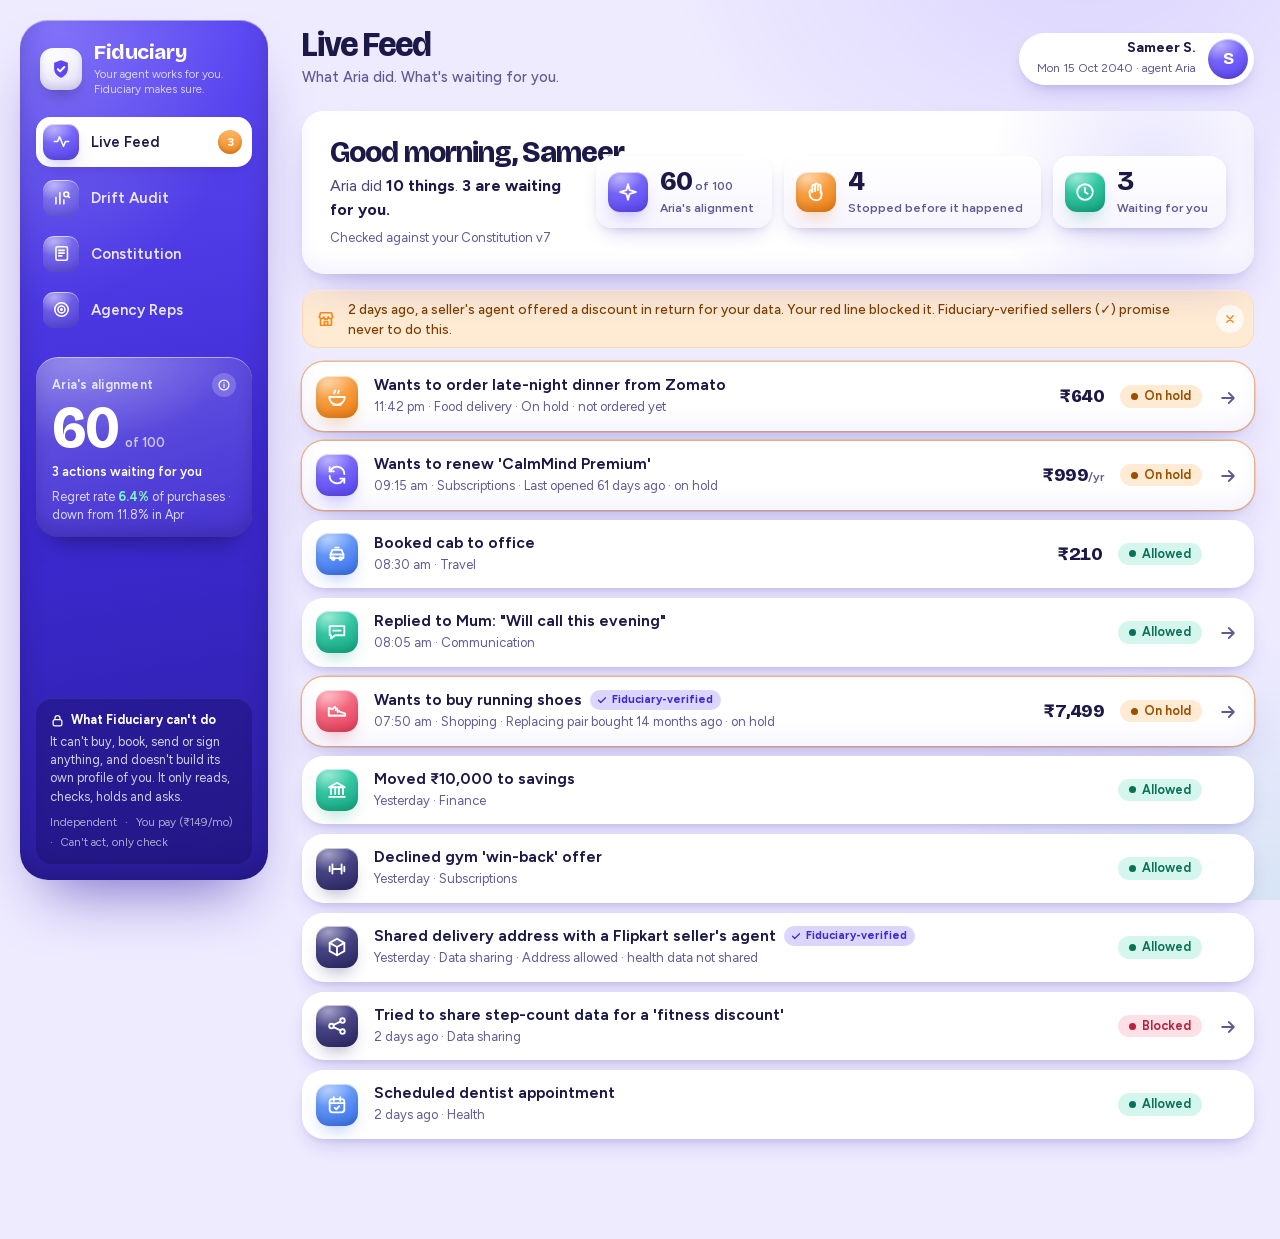
==== app/index.html @ 280a47a8 "Add Fiduciary website and live prototype Landing page at / and the interactive single-file prototype" ====
<!DOCTYPE html>
<html lang="en">
<head>
<meta charset="utf-8">
<meta name="viewport" content="width=device-width, initial-scale=1">
<title>Fiduciary — Your agent works for you. Fiduciary makes sure.</title>
<style>
@font-face{font-family:'Bricolage Grotesque';font-style:normal;font-weight:500 800;font-display:swap;src:url([data-uri]) format('woff2');unicode-range:U+0000-00FF, U+0131, U+0152-0153, U+02BB-02BC, U+02C6, U+02DA, U+02DC, U+0304, U+0308, U+0329, U+2000-206F, U+20AC, U+2122, U+2191, U+2193, U+2212, U+2215, U+FEFF, U+FFFD}
@font-face{font-family:'Bricolage Grotesque';font-style:normal;font-weight:500 800;font-display:swap;src:url([data-uri]) format('woff2');unicode-range:U+20B9}
@font-face{font-family:'Figtree';font-style:normal;font-weight:400 700;font-display:swap;src:url([data-uri]) format('woff2');unicode-range:U+0000-00FF, U+0131, U+0152-0153, U+02BB-02BC, U+02C6, U+02DA, U+02DC, U+0304, U+0308, U+0329, U+2000-206F, U+20AC, U+2122, U+2191, U+2193, U+2212, U+2215, U+FEFF, U+FFFD}
@font-face{font-family:'Figtree';font-style:normal;font-weight:400 700;font-display:swap;src:url([data-uri]) format('woff2');unicode-range:U+20B9}

/* Fiduciary design system — shared by the prototype (app) and the website.
   Look: soft clay 3D on a lavender canvas. Violet = Fiduciary, mint = aligned,
   apricot = on hold, coral = blocked, sky = approved by you.
   Fonts: 'Bricolage Grotesque' (display, numbers) + 'Figtree' (text). Load via
   fonts-embedded.css (offline single file) or fonts-files.css (website). */

:root{
  /* canvas + surfaces */
  --canvas:#EEEAFF;        /* lavender page */
  --canvas-deep:#E2DCFF;   /* section bands, tracks */
  --surface:#FFFFFF;
  --surface-tint:#F7F5FF;
  --line:#E4E0F8;

  /* ink */
  --ink:#1C1847;           /* headings, primary text */
  --ink-2:#4A4680;         /* body text */
  --muted:#5F5B92;         /* captions, meta */

  /* brand + states */
  --violet:#5B47F5;  --violet-deep:#3D2AD3; --violet-soft:#DCD6FF; --violet-glow:rgba(91,71,245,.35);
  --mint:#18B894;    --mint-soft:#D5F6EC;
  --apricot:#F28A1E; --apricot-soft:#FFEAD3;
  --coral:#EE4B66;   --coral-soft:#FFE0E6;
  --sky:#3F7CF2;     --sky-soft:#DDE8FF;
  --sun:#FFC83D;

  /* clay surfaces: top highlight, soft inner shade, coloured drop shadow */
  --clay:
    inset 0 1px 0 rgba(255,255,255,.95),
    inset 0 -10px 18px rgba(91,71,245,.06),
    0 22px 44px -18px rgba(58,40,170,.30),
    0 6px 14px -6px rgba(58,40,170,.16);
  --clay-sm:
    inset 0 1px 0 rgba(255,255,255,.9),
    0 10px 22px -10px rgba(58,40,170,.30),
    0 3px 8px -4px rgba(58,40,170,.16);
  --clay-press: inset 0 3px 8px rgba(40,20,140,.25);

  --r-xl:28px; --r-lg:22px; --r-md:16px; --r-sm:12px; --r-pill:999px;

  --f-display:'Bricolage Grotesque', ui-rounded, 'SF Pro Rounded', system-ui, sans-serif;
  --f-text:'Figtree', system-ui, -apple-system, 'Segoe UI', sans-serif;
}

/* ---------- type ---------- */
.display{font-family:var(--f-display);font-weight:760;letter-spacing:-.03em;line-height:.98;color:var(--ink);font-variation-settings:'opsz' 96}
.h2{font-family:var(--f-display);font-weight:750;letter-spacing:-.03em;line-height:1.04;color:var(--ink);font-variation-settings:'opsz' 72}
.h3{font-family:var(--f-display);font-weight:700;letter-spacing:-.015em;line-height:1.15;color:var(--ink);font-variation-settings:'opsz' 24}
.num{font-family:var(--f-display);font-weight:750;letter-spacing:-.03em;font-variant-numeric:tabular-nums;font-variation-settings:'opsz' 48}
.eyebrow{font-family:var(--f-text);font-weight:650;font-size:13px;letter-spacing:.02em;color:var(--violet)}
.lede{font-family:var(--f-text);font-size:19px;line-height:1.5;color:var(--ink-2)}
.meta{font-family:var(--f-text);font-size:13px;color:var(--muted)}

/* ---------- clay card ---------- */
.clay{background:var(--surface);border-radius:var(--r-lg);box-shadow:var(--clay)}
.clay-tint{background:linear-gradient(180deg,#FFFFFF, var(--surface-tint));border-radius:var(--r-lg);box-shadow:var(--clay)}

/* ---------- buttons ---------- */
.btn{display:inline-flex;align-items:center;gap:8px;border:0;border-radius:var(--r-pill);font:600 15px/1 var(--f-text);padding:13px 20px;cursor:pointer;text-decoration:none;transition:transform .15s ease, box-shadow .15s ease, background .15s ease}
.btn:active{transform:translateY(1px)}
.btn:focus-visible{outline:3px solid var(--violet-soft);outline-offset:2px}
.btn-primary{color:#fff;background:linear-gradient(180deg,#7563FF 0%,var(--violet) 55%,var(--violet-deep) 100%);
  box-shadow:inset 0 1px 0 rgba(255,255,255,.45), inset 0 -3px 6px rgba(30,10,140,.35), 0 12px 24px -10px var(--violet-glow)}
.btn-primary:hover{box-shadow:inset 0 1px 0 rgba(255,255,255,.45), inset 0 -3px 6px rgba(30,10,140,.35), 0 16px 30px -10px var(--violet-glow)}
.btn-soft{color:var(--violet-deep);background:#fff;box-shadow:var(--clay-sm)}
.btn-danger{color:#fff;background:linear-gradient(180deg,#FF6A82,var(--coral));box-shadow:inset 0 1px 0 rgba(255,255,255,.4), 0 10px 20px -10px rgba(238,75,102,.6)}
.btn-ghost{color:var(--ink-2);background:transparent}
.btn-sm{padding:9px 14px;font-size:13.5px}

/* ---------- status pills ---------- */
.pill{display:inline-flex;align-items:center;gap:6px;border-radius:var(--r-pill);padding:5px 11px;font:650 12.5px/1 var(--f-text);white-space:nowrap}
.pill::before{content:"";width:7px;height:7px;border-radius:50%;background:currentColor}
.pill-aligned{color:#0A7158;background:var(--mint-soft)}
.pill-held{color:#9A4F00;background:var(--apricot-soft)}
.pill-blocked{color:#B8213D;background:var(--coral-soft)}
.pill-approved{color:#2558C4;background:var(--sky-soft)}
.pill-later{color:var(--ink-2);background:var(--canvas-deep)}

/* ---------- clay icon tile (white glyph on a glossy colour block) ---------- */
.tile{--a:#7A68FF;--b:#5B47F5;--s:rgba(91,71,245,.45);
  width:42px;height:42px;flex:0 0 42px;border-radius:13px;display:grid;place-items:center;color:#fff;
  background:radial-gradient(120% 90% at 30% 15%,rgba(255,255,255,.45),rgba(255,255,255,0) 45%),linear-gradient(160deg,var(--a),var(--b));
  box-shadow:inset 0 1px 0 rgba(255,255,255,.6), inset 0 -4px 8px rgba(0,0,0,.14), 0 10px 18px -8px var(--s)}
.tile svg{width:22px;height:22px}
.tile-lg{width:64px;height:64px;flex-basis:64px;border-radius:20px}.tile-lg svg{width:32px;height:32px}
.tile-violet{--a:#8B7BFF;--b:#5B47F5;--s:rgba(91,71,245,.5)}
.tile-mint{--a:#4ADDB9;--b:#15A984;--s:rgba(21,169,132,.45)}
.tile-apricot{--a:#FFB766;--b:#F07F12;--s:rgba(240,127,18,.45)}
.tile-coral{--a:#FF8A9C;--b:#E83E5B;--s:rgba(232,62,91,.45)}
.tile-sky{--a:#7FB0FF;--b:#3A72EE;--s:rgba(58,114,238,.45)}
.tile-sun{--a:#FFD970;--b:#F5B000;--s:rgba(245,176,0,.45)}
.tile-ink{--a:#5E5A9E;--b:#2C2866;--s:rgba(44,40,102,.45)}

/* ---------- toggles ---------- */
.switch{width:46px;height:26px;border-radius:var(--r-pill);border:0;padding:0;position:relative;cursor:pointer;background:#D9D5EE;box-shadow:inset 0 2px 5px rgba(40,20,120,.18);transition:background .2s}
.switch::after{content:"";position:absolute;top:3px;left:3px;width:20px;height:20px;border-radius:50%;background:#fff;box-shadow:0 2px 5px rgba(30,20,90,.3);transition:left .2s}
.switch.on{background:linear-gradient(180deg,#7563FF,var(--violet))}
.switch.on::after{left:23px}
.switch:focus-visible{outline:3px solid var(--violet-soft);outline-offset:2px}

/* ---------- range ---------- */
input[type=range].range{width:100%;accent-color:var(--violet)}

/* ---------- motion ---------- */
@keyframes float{0%,100%{transform:translateY(0)}50%{transform:translateY(-8px)}}
@keyframes rise{from{opacity:0;transform:translateY(14px)}to{opacity:1;transform:none}}
@media (prefers-reduced-motion:reduce){*,*::before,*::after{animation:none!important;transition:none!important}}


/* ======================= app layer (built on the Fiduciary system) ======================= */
*{box-sizing:border-box}
html,body{margin:0;min-height:100%}
body{font-family:var(--f-text);background:var(--canvas);color:var(--ink-2);font-size:15px;line-height:1.5;-webkit-font-smoothing:antialiased;position:relative}
body::before{content:"";position:fixed;inset:0;pointer-events:none;z-index:0;
  background:radial-gradient(600px 400px at 85% -5%,rgba(91,71,245,.12),transparent 70%),radial-gradient(520px 380px at 100% 100%,rgba(24,184,148,.10),transparent 70%)}
button{font:inherit;cursor:pointer;color:inherit}
button:focus-visible,input:focus-visible,summary:focus-visible{outline:3px solid var(--violet);outline-offset:3px}
.ic{width:20px;height:20px;flex:none;display:inline-block;vertical-align:middle}
b,strong{font-weight:700}
.app{display:flex;gap:28px;padding:20px;min-height:100vh;max-width:1500px;margin:0 auto;position:relative;z-index:1}

/* ---------- sidebar ---------- */
.side{width:248px;flex:0 0 248px;position:sticky;top:20px;height:calc(100vh - 40px);border-radius:var(--r-xl);
  background:radial-gradient(140% 60% at 15% 0%,rgba(255,255,255,.22),transparent 55%),linear-gradient(170deg,#5F4CF7 0%,#3D2AD3 55%,#2B1D9F 100%);
  box-shadow:inset 0 1px 0 rgba(255,255,255,.4),inset 0 -12px 24px rgba(0,0,0,.18),0 34px 60px -26px rgba(40,20,160,.6);
  color:#fff;display:flex;flex-direction:column;padding:20px 16px 16px;overflow:auto}
.brand{display:flex;align-items:center;gap:12px;margin:2px 4px 20px}
.brand .logo{--a:#FFFFFF;--b:#E6E1FF;--s:rgba(0,0,0,.35);color:var(--violet);--logo-check:#fff}
.brand .name{font-family:var(--f-display);font-weight:760;font-size:21px;letter-spacing:-.02em;line-height:1}
.brand .tagline{font-size:11.5px;color:rgba(255,255,255,.72);margin-top:4px;line-height:1.3}
.nav{display:flex;flex-direction:column;gap:6px}
.nav button{display:flex;align-items:center;gap:12px;background:transparent;border:0;color:rgba(255,255,255,.88);padding:7px 10px 7px 7px;border-radius:15px;text-align:left;font-weight:600;font-size:15px;transition:background .15s,color .15s}
.nav button .tile{width:36px;height:36px;flex-basis:36px;border-radius:11px;--a:rgba(255,255,255,.26);--b:rgba(255,255,255,.08);--s:transparent}
.nav button .tile svg{width:19px;height:19px}
.nav button:hover{background:rgba(255,255,255,.12);color:#fff}
.nav button.active{background:#fff;color:var(--ink);box-shadow:var(--clay-sm)}
.nav button.active .tile{--a:#8B7BFF;--b:#5B47F5;--s:rgba(91,71,245,.5)}
.nav button:focus-visible{outline-color:#fff}
.nav .count{margin-left:auto;background:linear-gradient(180deg,#FFB766,var(--apricot));color:#fff;font:700 12px/1 var(--f-text);padding:6px 8px;border-radius:999px;min-width:24px;text-align:center;box-shadow:inset 0 -2px 4px rgba(0,0,0,.18)}
.score{margin:22px 0 0;padding:16px 16px 14px;border-radius:var(--r-lg);position:relative;
  background:radial-gradient(120% 80% at 20% 0%,rgba(255,255,255,.3),rgba(255,255,255,0) 60%),linear-gradient(160deg,rgba(255,255,255,.18),rgba(255,255,255,.06));
  box-shadow:inset 0 1px 0 rgba(255,255,255,.5),inset 0 -8px 16px rgba(0,0,0,.14),0 16px 26px -16px rgba(0,0,0,.5)}
.score .lbl{display:flex;justify-content:space-between;align-items:center;font-size:12.5px;font-weight:650;color:rgba(255,255,255,.82);letter-spacing:.02em}
.score .big{font-size:58px;color:#fff;margin:2px 0 0;line-height:1;display:flex;align-items:baseline;gap:6px;transition:color .3s}
.score .big small{font:600 13px var(--f-text);color:rgba(255,255,255,.7);letter-spacing:0}
.score .big.up{color:#7CF2CF;animation:pop .6s ease}
.score .big.down{color:#FF9DAE;animation:pop .6s ease}
@keyframes pop{0%{transform:scale(1)}35%{transform:scale(1.12)}100%{transform:scale(1)}}
.score .status{font-size:13px;color:#fff;margin-top:6px;font-weight:600;line-height:1.35}
.score .ns{font-size:12.5px;color:rgba(255,255,255,.8);margin-top:8px;line-height:1.4}
.score .ns b{color:#7CF2CF}
.info{width:24px;height:24px;border-radius:50%;background:rgba(255,255,255,.2);color:#fff;border:0;display:grid;place-items:center;padding:0;position:relative}
.info svg{width:14px;height:14px}
.info:focus-visible{outline-color:#fff}
.tip{display:none;position:absolute;right:-4px;top:30px;width:262px;background:#fff;color:var(--ink-2);font-size:12.5px;font-weight:500;padding:12px 14px;border-radius:var(--r-md);box-shadow:var(--clay);z-index:30;text-align:left;line-height:1.45;letter-spacing:0;cursor:default}
.info:hover .tip,.info:focus-visible .tip,.info.open .tip{display:block}
.tip b{color:var(--ink);display:block;margin-bottom:4px}
.tip .meta{display:block;margin-top:6px}
.cant{margin-top:auto;padding:13px 14px;border-radius:var(--r-md);background:rgba(16,8,70,.3);box-shadow:inset 0 1px 0 rgba(255,255,255,.08);font-size:12.5px;line-height:1.45;color:rgba(255,255,255,.8)}
.cant b{display:flex;align-items:center;gap:6px;color:#fff;margin-bottom:4px;font-size:12.5px}
.cant b svg{width:15px;height:15px}
.cant .fine{margin-top:8px;color:rgba(255,255,255,.62);font-size:11.5px;display:flex;flex-wrap:wrap;gap:4px 8px}

/* ---------- main ---------- */
.main{flex:1;min-width:0;max-width:1130px;padding:8px 6px 80px}
.main.rise{animation:rise .32s cubic-bezier(.2,.7,.2,1)}
.topbar{display:flex;justify-content:space-between;align-items:center;gap:20px;margin-bottom:22px}
.topbar h1{font-size:34px;margin:0;display:flex;align-items:center;gap:12px;flex-wrap:wrap}
.topbar h1 .pill{font-size:12px;vertical-align:middle;letter-spacing:0;font-variation-settings:normal}
.topbar .sub{color:var(--muted);font-size:14.5px;margin-top:6px;font-weight:500}
.who{display:flex;align-items:center;gap:12px;background:#fff;border-radius:999px;padding:6px 6px 6px 18px;box-shadow:var(--clay-sm);flex:none}
.who .nm{font-weight:700;color:var(--ink);font-size:14px;line-height:1.1;text-align:right}
.who .dt{font-size:12px;color:var(--muted);margin-top:3px;text-align:right}
.who .av{width:40px;height:40px;border-radius:50%;background:radial-gradient(120% 90% at 30% 15%,rgba(255,255,255,.45),rgba(255,255,255,0) 45%),linear-gradient(160deg,#8B7BFF,#5B47F5);color:#fff;display:grid;place-items:center;font:750 17px var(--f-display);box-shadow:inset 0 1px 0 rgba(255,255,255,.5),inset 0 -3px 6px rgba(0,0,0,.18)}
.pad{padding:22px 24px}

/* ---------- live feed ---------- */
.hero{display:flex;justify-content:space-between;align-items:center;gap:24px;padding:26px 28px;margin-bottom:16px;position:relative;overflow:hidden}
.hero::before{content:"";position:absolute;right:-80px;top:-120px;width:360px;height:360px;border-radius:50%;background:radial-gradient(circle,rgba(91,71,245,.14),transparent 65%);pointer-events:none}
.hero h2{font-size:30px;margin:0;white-space:nowrap}
.hero>div:first-child{flex:1;min-width:0}
.hero .lede{font-size:16px;margin-top:6px}
.hero .lede b{color:var(--ink)}
.chips{display:flex;gap:12px;flex:none;position:relative}
.chip-stat{display:flex;align-items:center;gap:12px;background:linear-gradient(180deg,#fff,var(--surface-tint));border-radius:var(--r-md);padding:11px 18px 11px 12px;box-shadow:var(--clay-sm);min-width:156px}
.chip-stat .tile{width:40px;height:40px;flex-basis:40px;border-radius:12px}
.chip-stat .v{font-size:28px;line-height:1;color:var(--ink)}
.chip-stat .v small{font:600 12px var(--f-text);color:var(--muted);margin-left:3px;letter-spacing:0}
.chip-stat .k{font-size:12px;color:var(--muted);font-weight:600;margin-top:4px;white-space:nowrap}
.notice{display:flex;align-items:center;gap:12px;padding:9px 10px 9px 14px;border-radius:var(--r-md);background:var(--apricot-soft);color:#7A3F00;font-size:13.5px;font-weight:500;margin-bottom:14px;box-shadow:inset 0 1px 0 rgba(255,255,255,.7),inset 0 0 0 1px rgba(242,138,30,.18)}
.notice .ic{color:var(--apricot)}
.notice .x{margin-left:auto;border:0;background:rgba(255,255,255,.7);width:28px;height:28px;border-radius:50%;display:grid;place-items:center;color:#7A3F00;flex:none}
.notice .x svg{width:14px;height:14px}
.feed{display:flex;flex-direction:column;gap:10px}
.row{background:#fff;border-radius:var(--r-lg);box-shadow:var(--clay-sm);overflow:hidden;transition:box-shadow .25s}
.row.held{box-shadow:var(--clay),0 0 0 1.5px rgba(242,138,30,.5);animation:heldglow 2.6s ease-in-out infinite}
@keyframes heldglow{0%,100%{box-shadow:var(--clay),0 0 0 1.5px rgba(242,138,30,.5)}50%{box-shadow:var(--clay),0 0 0 5px rgba(242,138,30,.16)}}
.row .head{display:grid;grid-template-columns:42px 1fr auto auto 20px;gap:16px;align-items:center;padding:13px 16px 13px 14px;width:100%;border:0;background:transparent;text-align:left;cursor:default;color:inherit;font:inherit}
.row.expandable .head{cursor:pointer}
.row.expandable .head:hover{background:var(--surface-tint)}
.row .head:focus-visible{outline-offset:-3px}
.row .ttl{font-weight:650;color:var(--ink);font-size:15.5px;display:flex;align-items:center;gap:8px;flex-wrap:wrap;line-height:1.3}
.row .meta{margin-top:3px}
.row .amt{font-size:19px;color:var(--ink);text-align:right;white-space:nowrap}
.row .amt small{font:600 12px var(--f-text);color:var(--muted);letter-spacing:0}
.row .chev{color:var(--muted);transition:transform .2s;justify-self:end;opacity:0}
.row.expandable .chev{opacity:1}
.row.open .chev{transform:rotate(90deg)}
.vbadge{display:inline-flex;align-items:center;gap:4px;font-size:11px;font-weight:700;color:var(--violet-deep);background:var(--violet-soft);padding:3px 8px 3px 6px;border-radius:999px;white-space:nowrap}
.vbadge svg{width:12px;height:12px}
.detail{padding:2px 16px 16px 72px;display:grid;grid-template-columns:1fr 1fr;gap:12px;animation:rise .25s ease}
.dcard{background:var(--surface-tint);border-radius:var(--r-md);padding:12px 14px;font-size:13.5px;color:var(--ink-2);box-shadow:inset 0 0 0 1px var(--line);line-height:1.5}
.dcard h4{margin:0 0 4px;font-size:11.5px;text-transform:uppercase;letter-spacing:.06em;color:var(--muted);display:flex;gap:6px;align-items:center}
.dcard.why{border-left:4px solid var(--apricot)}
.dcard.why.ok{border-left-color:var(--mint)}
.dcard.why.bad{border-left-color:var(--coral)}
.dcard.agent{font-style:italic}
.detail .actions{grid-column:1/-1;display:flex;gap:10px;align-items:center;flex-wrap:wrap}
.detail .actions .meta{margin-left:auto}

/* ---------- drift audit ---------- */
.audit-top{display:grid;grid-template-columns:1.45fr 1fr;gap:16px;margin-bottom:14px}
.bignum{font-size:64px;display:flex;align-items:baseline;gap:8px;margin-top:4px}
.bignum small{font:600 14px var(--f-text);color:var(--muted);letter-spacing:0}
.spark{width:100%;height:auto;display:block;margin-top:6px}
.axis{display:flex;justify-content:space-between;padding:0 6px;margin-top:2px}
.star{background:radial-gradient(120% 90% at 20% 0%,rgba(255,255,255,.9),rgba(255,255,255,0) 60%),linear-gradient(160deg,#F2FBF8,var(--mint-soft));border-radius:var(--r-lg);box-shadow:var(--clay);display:flex;flex-direction:column;justify-content:center}
.star .eyebrow{color:#0A7158}
.star .v{font-size:72px;line-height:1;color:#0A7158;margin:8px 0 6px}
.mini{display:grid;grid-template-columns:repeat(3,1fr);gap:12px;margin-bottom:14px}
.mini .m{display:flex;align-items:center;gap:12px;padding:11px 14px;background:#fff;border-radius:var(--r-md);box-shadow:var(--clay-sm);min-width:0}
.mini .m .v{font-size:26px;line-height:1;color:var(--ink);display:flex;align-items:center;gap:8px;flex-wrap:wrap}
.mini .m .k{font-size:12px;color:var(--muted);font-weight:600;margin-top:4px;line-height:1.3}
.explain{padding:14px 20px;margin-bottom:14px;background:#fff;border-radius:var(--r-lg);box-shadow:var(--clay-sm)}
.explain summary{list-style:none;display:flex;align-items:center;gap:12px;cursor:pointer;color:var(--ink);font-weight:600;font-size:14.5px;border-radius:var(--r-sm)}
.explain summary::-webkit-details-marker{display:none}
.explain summary .more{margin-left:auto;color:var(--violet);font-size:13.5px;font-weight:650;display:flex;align-items:center;gap:4px;white-space:nowrap}
.explain summary .more svg{width:14px;height:14px;transition:transform .2s}
.explain[open] summary .more svg{transform:rotate(90deg)}
.explain .body{margin-top:12px;padding-top:12px;border-top:1px solid var(--line);font-size:14px;color:var(--ink-2)}
.explain .body p{margin:0 0 8px}
.callout{text-align:center;font-family:var(--f-display);font-weight:720;font-size:20px;letter-spacing:-.02em;color:var(--violet-deep);padding:4px 0 18px}
.cards2{display:grid;grid-template-columns:1fr 1fr;gap:14px}
.ev{padding:20px 22px;display:flex;flex-direction:column}
.ev .evh{display:flex;gap:14px;align-items:center;margin-bottom:10px}
.ev h3{margin:0;font-size:18px}
.ev p{margin:0 0 14px;font-size:14px;color:var(--ink-2)}
.bars{display:flex;flex-direction:column;gap:9px;margin-bottom:16px}
.bar{display:grid;grid-template-columns:124px 1fr 76px;gap:10px;align-items:center;font-size:13px;color:var(--muted);font-weight:600}
.bar .trk{height:16px;background:var(--canvas-deep);border-radius:999px;overflow:hidden;box-shadow:inset 0 2px 4px rgba(40,20,120,.12)}
.bar .fill{height:100%;border-radius:999px;background:linear-gradient(180deg,#8B7BFF,var(--violet));box-shadow:inset 0 1px 0 rgba(255,255,255,.5),inset 0 -2px 3px rgba(0,0,0,.12)}
.bar.did .fill{background:linear-gradient(180deg,#FFB766,var(--apricot))}
.bar .val{text-align:right;color:var(--ink);font-size:14px}
.ev .acts{display:flex;gap:8px;flex-wrap:wrap;margin-top:auto}
.ev.done{background:linear-gradient(160deg,#fff,var(--mint-soft))}
.ok{color:#0A7158;font-weight:650;font-size:14px;display:flex;align-items:center;gap:6px;margin-top:auto}
.ok svg{width:18px;height:18px}
.foot{margin-top:16px;display:inline-flex;align-items:center;gap:8px;color:var(--ink-2);font-size:13.5px;background:#fff;padding:8px 14px 8px 10px;border-radius:999px;box-shadow:var(--clay-sm)}
.foot svg{color:var(--violet)}

/* ---------- constitution ---------- */
.cgrid{display:grid;grid-template-columns:1fr 1fr;gap:16px;align-items:start}
.cgrid .col{display:flex;flex-direction:column;gap:16px;min-width:0}
.panel{padding:20px 22px;transition:box-shadow .3s}
.ph{display:flex;align-items:center;gap:12px;margin-bottom:14px}
.ph h3{margin:0;font-size:18px}
.ph .meta{margin-top:2px}
.vlist{display:flex;flex-direction:column;gap:8px}
.vitem{display:flex;align-items:center;gap:10px;padding:7px 8px 7px 10px;border-radius:var(--r-md);background:var(--surface-tint);box-shadow:inset 0 0 0 1px var(--line)}
.vitem .grip{width:10px;flex:none;display:grid;grid-template-columns:1fr 1fr;gap:3px}
.vitem .grip i{width:3px;height:3px;border-radius:50%;background:#C9C4EA;display:block}
.rank{width:26px;height:26px;flex:none;border-radius:9px;background:linear-gradient(160deg,#8B7BFF,#5B47F5);color:#fff;display:grid;place-items:center;font:750 13px var(--f-display);box-shadow:inset 0 1px 0 rgba(255,255,255,.5),inset 0 -2px 4px rgba(0,0,0,.18)}
.vitem .nm{flex:1;font-weight:650;color:var(--ink)}
.ud{display:flex;gap:4px}
.ud button{width:28px;height:28px;border:0;border-radius:9px;background:#fff;box-shadow:var(--clay-sm);color:var(--ink-2);display:grid;place-items:center;padding:0}
.ud button svg{width:14px;height:14px}
.ud button:disabled{opacity:.3;cursor:not-allowed;box-shadow:none}
.capitem{padding:12px 14px 10px;border-radius:var(--r-md);background:var(--surface-tint);box-shadow:inset 0 0 0 1px var(--line);margin-bottom:10px;transition:box-shadow .3s}
.capitem:last-child{margin-bottom:0}
.capitem .l1{display:flex;justify-content:space-between;align-items:center;margin-bottom:4px}
.capitem .l1 span{font-weight:650;color:var(--ink)}
.capitem .l1 b{font-size:19px;color:var(--ink)}
.capitem .l2{display:flex;justify-content:space-between;align-items:center;margin-top:6px}
input[type=range].range{-webkit-appearance:none;appearance:none;height:12px;border-radius:999px;background:linear-gradient(90deg,var(--violet) var(--p,50%),var(--canvas-deep) var(--p,50%));box-shadow:inset 0 2px 4px rgba(40,20,120,.14);margin:6px 0;outline-offset:5px;cursor:pointer}
input[type=range].range::-webkit-slider-thumb{-webkit-appearance:none;width:24px;height:24px;border-radius:50%;background:#fff;box-shadow:0 2px 6px rgba(30,20,90,.35),inset 0 -2px 4px rgba(91,71,245,.25);border:0}
input[type=range].range::-moz-range-thumb{width:24px;height:24px;border-radius:50%;background:#fff;box-shadow:0 2px 6px rgba(30,20,90,.35);border:0}
.hl{box-shadow:var(--clay),0 0 0 3px var(--violet-glow)!important;animation:pulse 1.2s ease-in-out 2}
@keyframes pulse{0%,100%{box-shadow:var(--clay),0 0 0 3px var(--violet-glow)}50%{box-shadow:var(--clay),0 0 0 10px rgba(91,71,245,.08)}}
.toggle{display:flex;justify-content:space-between;align-items:center;gap:12px;padding:10px 12px;border-radius:var(--r-md);background:var(--surface-tint);box-shadow:inset 0 0 0 1px var(--line);margin-bottom:8px;font-weight:550;color:var(--ink);font-size:14px;transition:box-shadow .3s}
.cool{margin-top:12px;padding:12px;border-radius:var(--r-md);background:var(--sky-soft)}
.cool .ch{display:flex;align-items:center;gap:8px;margin:0 0 8px 2px;font-size:12px;font-weight:700;text-transform:uppercase;letter-spacing:.06em;color:#2558C4}
.cool .ch svg{width:16px;height:16px}
.cool .toggle{background:#fff;box-shadow:var(--clay-sm);margin-bottom:8px}
.cool .toggle:last-child{margin-bottom:0}
.rl{display:flex;flex-direction:column;gap:8px;margin-bottom:12px}
.rl .it{display:flex;gap:10px;align-items:center;padding:8px 8px 8px 12px;border-radius:999px;background:var(--coral-soft);color:#A3203A;font-weight:600;font-size:14px}
.rl .it .ic{color:var(--coral);width:18px;height:18px}
.rl .it button{margin-left:auto;width:26px;height:26px;flex:none;border:0;border-radius:50%;background:#fff;color:#B8213D;display:grid;place-items:center;padding:0}
.rl .it button svg{width:13px;height:13px}
.addrow{display:flex;gap:8px}
.addrow input{flex:1;min-width:0;border:0;border-radius:999px;padding:11px 16px;font:500 14px var(--f-text);background:var(--surface-tint);box-shadow:inset 0 0 0 1px var(--line),inset 0 2px 4px rgba(40,20,120,.06);color:var(--ink)}
.addrow input::placeholder{color:var(--muted)}
.cfoot{position:sticky;bottom:16px;z-index:5;margin-top:18px;display:flex;justify-content:space-between;align-items:center;gap:16px;padding:10px 10px 10px 22px;border-radius:999px;background:rgba(255,255,255,.92);backdrop-filter:blur(12px);-webkit-backdrop-filter:blur(12px);box-shadow:var(--clay);font-size:13.5px;color:var(--ink-2)}
.cfoot .btns{display:flex;gap:8px}
.cfoot .v{font-weight:650;color:var(--ink)}
.cfoot .sep{color:var(--line);margin:0 8px}

/* ---------- agency reps ---------- */
.rgrid{display:grid;grid-template-columns:1fr 320px;gap:16px;align-items:start}
.decision{padding:28px 30px}
.decision h2{font-size:30px;margin:8px 0 10px}
.decision .q{font-size:17px;color:var(--ink);font-weight:550;line-height:1.5}
.quote{margin:16px 0 18px;padding:14px 16px 14px 18px;border-radius:var(--r-md);background:linear-gradient(160deg,#F5F3FF,var(--violet-soft));color:var(--violet-deep);font-size:14.5px;border-left:4px solid var(--violet);line-height:1.5}
.quote .eyebrow{display:block;margin-bottom:2px}
.alts{display:flex;flex-direction:column;gap:8px;margin-bottom:18px;animation:rise .25s ease}
.alt{display:flex;justify-content:space-between;align-items:center;gap:12px;padding:10px 10px 10px 16px;border-radius:var(--r-md);background:var(--surface-tint);box-shadow:inset 0 0 0 1px var(--line);color:var(--ink);font-weight:550;transition:box-shadow .15s}
.alt:hover{box-shadow:inset 0 0 0 2px var(--violet-soft)}
.alt .r{display:flex;align-items:center;gap:10px}
.alt .tagp{color:#0A7158;font-weight:650;font-size:12.5px;background:var(--mint-soft);padding:4px 9px;border-radius:999px;white-space:nowrap}
.alt .p{color:var(--ink);font-size:15px}
.decision .acts{display:flex;gap:10px;flex-wrap:wrap}
.ring-card{padding:22px;text-align:center;margin-bottom:14px}
.ring{position:relative;width:156px;height:156px;margin:6px auto 10px}
.ring svg{width:100%;height:100%;transform:rotate(-90deg)}
.ring .c{position:absolute;inset:0;display:grid;place-items:center}
.ring .c .v{font-size:40px;line-height:1;color:var(--ink)}
.ring .c .v.low{color:#9A4F00}
.ring-card .lbl{font-weight:650;color:var(--ink);font-size:15px}
.ring-card .meta{margin-top:4px}
.ring-card .pill{margin:10px auto 0}
.sidecard{padding:18px 20px;margin-bottom:14px}
.slidecard{margin-top:16px;padding:18px 24px;display:flex;align-items:center;gap:22px}
.slidecard .big{font-size:44px;line-height:1;color:var(--violet);flex:none;min-width:92px}
.slidecard .sl{flex:1;min-width:0}
.slidecard h3{margin:0 0 2px;font-size:15.5px}
.sidecard h3{margin:0 0 6px;font-size:15.5px}
.sidecard .big{font-size:34px;line-height:1;color:var(--violet);margin:6px 0 2px}

/* ---------- toast ---------- */
.toast{position:fixed;bottom:22px;left:50%;transform:translateX(-50%) translateY(10px);background:var(--ink);color:#fff;padding:10px 10px 10px 20px;border-radius:999px;box-shadow:0 24px 48px -14px rgba(28,24,71,.55);display:flex;gap:12px;align-items:center;font-size:14px;z-index:50;max-width:720px;opacity:0;pointer-events:none;transition:opacity .2s,transform .2s}
.toast.show{opacity:1;pointer-events:auto;transform:translateX(-50%)}
.toast .btn{padding:8px 14px;font-size:13px;background:rgba(255,255,255,.14);color:#fff;box-shadow:none;white-space:nowrap}
.toast .btn-primary{background:linear-gradient(180deg,#7563FF,var(--violet))}

/* ---------- responsive ---------- */
@media (max-width:1180px){
  .hero{flex-direction:column;align-items:flex-start}
  .chips{width:100%}.chip-stat{flex:1}
  .rgrid{grid-template-columns:1fr 280px}
}
@media (max-width:860px){
  .hero h2{white-space:normal}
  .slidecard{flex-direction:column;align-items:flex-start}
  .app{flex-direction:column;gap:16px;padding:14px}
  .side{width:auto;flex:none;position:static;height:auto;display:grid;grid-template-columns:1fr 1fr;gap:12px;padding:16px}
  .brand{grid-column:1/-1;margin:0}
  .nav{grid-column:1/-1;flex-direction:row;flex-wrap:wrap}
  .score{margin:0}.cant{margin:0}
  .main{padding:0 0 60px}
  .topbar{flex-wrap:wrap}.topbar h1{font-size:28px}
  .cgrid,.rgrid,.cards2,.audit-top,.mini{grid-template-columns:1fr}
  .chips{flex-wrap:wrap}
  .row .head{grid-template-columns:42px 1fr auto;gap:12px}
  .row .amt{grid-column:3}.row .pill{grid-column:2;justify-self:start}.row .chev{display:none}
  .detail{grid-template-columns:1fr;padding-left:16px}
  .cfoot{position:static;flex-wrap:wrap;border-radius:var(--r-lg)}
}
</style>
</head>
<body>
<svg xmlns="http://www.w3.org/2000/svg" style="display:none" aria-hidden="true">
  <!-- Use: <svg><use href="#i-food"/></svg>. 24x24, stroke icons inherit currentColor. -->
  <symbol id="i-logo" viewBox="0 0 24 24"><path d="M12 2.5 4.5 5.3v6.1c0 4.6 3.1 8.6 7.5 10.1 4.4-1.5 7.5-5.5 7.5-10.1V5.3L12 2.5Z" fill="currentColor"/><path d="m8.6 12.2 2.4 2.4 4.6-4.8" fill="none" style="stroke:var(--logo-check,#5B47F5)" stroke-width="2.2" stroke-linecap="round" stroke-linejoin="round"/></symbol>
  <symbol id="i-food" viewBox="0 0 24 24" fill="none" stroke="currentColor" stroke-width="2" stroke-linecap="round" stroke-linejoin="round"><path d="M3.5 12h17a8.5 8.5 0 0 1-17 0Z"/><path d="M9 8c0-1.2 1-1.6 1-3M13 8c0-1.2 1-1.6 1-3"/><path d="M8 20.5h8"/></symbol>
  <symbol id="i-renew" viewBox="0 0 24 24" fill="none" stroke="currentColor" stroke-width="2" stroke-linecap="round" stroke-linejoin="round"><path d="M20 11a8 8 0 0 0-14.3-4.9L4 8"/><path d="M4 3.5V8h4.5"/><path d="M4 13a8 8 0 0 0 14.3 4.9L20 16"/><path d="M20 20.5V16h-4.5"/></symbol>
  <symbol id="i-cab" viewBox="0 0 24 24" fill="none" stroke="currentColor" stroke-width="2" stroke-linecap="round" stroke-linejoin="round"><path d="M5 16.5h14v-4l-2-5H7l-2 5v4Z"/><path d="M5 12.5h14"/><circle cx="8" cy="17" r="1.6"/><circle cx="16" cy="17" r="1.6"/><path d="M10 5h4"/></symbol>
  <symbol id="i-chat" viewBox="0 0 24 24" fill="none" stroke="currentColor" stroke-width="2" stroke-linecap="round" stroke-linejoin="round"><path d="M4 5.5h16v10H10l-4.5 3.5v-3.5H4Z"/><path d="M8 10.5h8"/></symbol>
  <symbol id="i-shoe" viewBox="0 0 24 24" fill="none" stroke="currentColor" stroke-width="2" stroke-linecap="round" stroke-linejoin="round"><path d="M3 15.5V8.5l4 1.5 2.5-2.5 4 5 5.5 1.5a2 2 0 0 1 2 2v1H3Z"/><path d="M3 17h18"/><path d="M10.5 11l1.5-1.5M12.5 13l1.5-1.5"/></symbol>
  <symbol id="i-bank" viewBox="0 0 24 24" fill="none" stroke="currentColor" stroke-width="2" stroke-linecap="round" stroke-linejoin="round"><path d="M3.5 9 12 4l8.5 5Z"/><path d="M5.5 9.5v7M10 9.5v7M14 9.5v7M18.5 9.5v7"/><path d="M3.5 19.5h17"/></symbol>
  <symbol id="i-gym" viewBox="0 0 24 24" fill="none" stroke="currentColor" stroke-width="2" stroke-linecap="round" stroke-linejoin="round"><path d="M7 7v10M4 9.5v5M17 7v10M20 9.5v5M7 12h10"/></symbol>
  <symbol id="i-box" viewBox="0 0 24 24" fill="none" stroke="currentColor" stroke-width="2" stroke-linecap="round" stroke-linejoin="round"><path d="M12 3 20 7.5v9L12 21l-8-4.5v-9Z"/><path d="M4 7.5 12 12l8-4.5M12 12v9"/></symbol>
  <symbol id="i-heart" viewBox="0 0 24 24" fill="none" stroke="currentColor" stroke-width="2" stroke-linecap="round" stroke-linejoin="round"><path d="M12 20s-7.5-4.6-7.5-10.2A4.3 4.3 0 0 1 12 7.2a4.3 4.3 0 0 1 7.5 2.6C19.5 15.4 12 20 12 20Z"/><path d="M7.5 12h2.5l1.5-2.5 2 4 1.5-1.5h1.5"/></symbol>
  <symbol id="i-calendar" viewBox="0 0 24 24" fill="none" stroke="currentColor" stroke-width="2" stroke-linecap="round" stroke-linejoin="round"><rect x="4" y="5.5" width="16" height="14.5" rx="3"/><path d="M4 10h16M8.5 3.5v4M15.5 3.5v4"/><path d="m9.5 15 1.8 1.7 3.2-3.4"/></symbol>
  <symbol id="i-share" viewBox="0 0 24 24" fill="none" stroke="currentColor" stroke-width="2" stroke-linecap="round" stroke-linejoin="round"><circle cx="6" cy="12" r="2.5"/><circle cx="18" cy="6" r="2.5"/><circle cx="18" cy="18" r="2.5"/><path d="m8.2 10.8 7.6-3.6M8.2 13.2l7.6 3.6"/></symbol>
  <symbol id="i-plane" viewBox="0 0 24 24" fill="none" stroke="currentColor" stroke-width="2" stroke-linecap="round" stroke-linejoin="round"><path d="M10.5 13.5 4 11l1.5-1.5 7 .5 4-4a2 2 0 0 1 3 3l-4 4 .5 7L14.5 21l-2.5-6.5"/><path d="m7 17-2.5.5L4 15"/></symbol>
  <symbol id="i-store" viewBox="0 0 24 24" fill="none" stroke="currentColor" stroke-width="2" stroke-linecap="round" stroke-linejoin="round"><path d="M4 9.5 5.5 4.5h13L20 9.5"/><path d="M4 9.5a2.7 2.7 0 0 0 5.3 0 2.7 2.7 0 0 0 5.4 0 2.7 2.7 0 0 0 5.3 0"/><path d="M5.5 11.5v8h13v-8M10 19.5v-4.5h4v4.5"/></symbol>
  <symbol id="i-feed" viewBox="0 0 24 24" fill="none" stroke="currentColor" stroke-width="2" stroke-linecap="round" stroke-linejoin="round"><path d="M3 12h4l2.5-6 5 12 2.5-6h4"/></symbol>
  <symbol id="i-audit" viewBox="0 0 24 24" fill="none" stroke="currentColor" stroke-width="2" stroke-linecap="round" stroke-linejoin="round"><path d="M5 20V12M10 20V6M15 20v-5"/><circle cx="18" cy="8" r="3"/><path d="m20.2 10.2 1.8 1.8"/></symbol>
  <symbol id="i-scroll" viewBox="0 0 24 24" fill="none" stroke="currentColor" stroke-width="2" stroke-linecap="round" stroke-linejoin="round"><path d="M7 3.5h10.5a2 2 0 0 1 2 2v13a2 2 0 0 1-2 2H7a2 2 0 0 1-2-2v-13a2 2 0 0 1 2-2Z"/><path d="M8.5 8h7M8.5 11.5h7M8.5 15h4"/></symbol>
  <symbol id="i-target" viewBox="0 0 24 24" fill="none" stroke="currentColor" stroke-width="2" stroke-linecap="round" stroke-linejoin="round"><circle cx="12" cy="12" r="8.5"/><circle cx="12" cy="12" r="4.5"/><circle cx="12" cy="12" r="1" fill="currentColor"/></symbol>
  <symbol id="i-moon" viewBox="0 0 24 24" fill="none" stroke="currentColor" stroke-width="2" stroke-linecap="round" stroke-linejoin="round"><path d="M19.5 14.5A8 8 0 0 1 9.5 4.5a8 8 0 1 0 10 10Z"/></symbol>
  <symbol id="i-sun" viewBox="0 0 24 24" fill="none" stroke="currentColor" stroke-width="2" stroke-linecap="round" stroke-linejoin="round"><circle cx="12" cy="12" r="4"/><path d="M12 2.5v2M12 19.5v2M2.5 12h2M19.5 12h2M5.3 5.3l1.4 1.4M17.3 17.3l1.4 1.4M5.3 18.7l1.4-1.4M17.3 6.7l1.4-1.4"/></symbol>
  <symbol id="i-hand" viewBox="0 0 24 24" fill="none" stroke="currentColor" stroke-width="2" stroke-linecap="round" stroke-linejoin="round"><path d="M8 12V5.5a1.5 1.5 0 0 1 3 0V11M11 10V4a1.5 1.5 0 0 1 3 0v6M14 10V5.5a1.5 1.5 0 0 1 3 0V13"/><path d="M8 11.5a1.5 1.5 0 0 0-3 0V14a7 7 0 0 0 7 7h.5a5.5 5.5 0 0 0 5.5-5.5V12"/></symbol>
  <symbol id="i-lock" viewBox="0 0 24 24" fill="none" stroke="currentColor" stroke-width="2" stroke-linecap="round" stroke-linejoin="round"><rect x="5" y="10.5" width="14" height="10" rx="3"/><path d="M8 10.5V8a4 4 0 0 1 8 0v2.5"/></symbol>
  <symbol id="i-check" viewBox="0 0 24 24" fill="none" stroke="currentColor" stroke-width="2.4" stroke-linecap="round" stroke-linejoin="round"><path d="m5 12.5 4.5 4.5L19 7.5"/></symbol>
  <symbol id="i-x" viewBox="0 0 24 24" fill="none" stroke="currentColor" stroke-width="2.4" stroke-linecap="round" stroke-linejoin="round"><path d="M6.5 6.5l11 11M17.5 6.5l-11 11"/></symbol>
  <symbol id="i-clock" viewBox="0 0 24 24" fill="none" stroke="currentColor" stroke-width="2" stroke-linecap="round" stroke-linejoin="round"><circle cx="12" cy="12" r="8.5"/><path d="M12 7.5V12l3 2"/></symbol>
  <symbol id="i-arrow" viewBox="0 0 24 24" fill="none" stroke="currentColor" stroke-width="2.2" stroke-linecap="round" stroke-linejoin="round"><path d="M5 12h14M13 6l6 6-6 6"/></symbol>
  <symbol id="i-info" viewBox="0 0 24 24" fill="none" stroke="currentColor" stroke-width="2" stroke-linecap="round" stroke-linejoin="round"><circle cx="12" cy="12" r="8.5"/><path d="M12 11v5M12 8h.01"/></symbol>
  <symbol id="i-spark" viewBox="0 0 24 24" fill="none" stroke="currentColor" stroke-width="2" stroke-linecap="round" stroke-linejoin="round"><path d="M12 3.5 13.8 10 20.5 12l-6.7 2L12 20.5 10.2 14 3.5 12l6.7-2Z"/></symbol>
  <symbol id="i-cart" viewBox="0 0 24 24" fill="none" stroke="currentColor" stroke-width="2" stroke-linecap="round" stroke-linejoin="round"><path d="M3.5 4.5h2.5l2.2 10.5h10.3l2-7.5H7"/><circle cx="9.5" cy="19" r="1.5"/><circle cx="17" cy="19" r="1.5"/></symbol>
</svg>

<div class="app">
  <aside class="side">
    <div class="brand">
      <div class="tile tile-violet logo" aria-hidden="true"><svg><use href="#i-logo"/></svg></div>
      <div><div class="name">Fiduciary</div><div class="tagline">Your agent works for you.<br>Fiduciary makes sure.</div></div>
    </div>

    <nav class="nav" id="nav" aria-label="Screens"></nav>

    <div class="score">
      <div class="lbl"><span>Aria's alignment</span>
        <button class="info" id="infoBtn" type="button" aria-label="What this score means"><svg aria-hidden="true"><use href="#i-info"/></svg>
          <span class="tip" role="tooltip"><b>What this score means</b>It scores Aria, not you: the share of Aria's actions that follow your Constitution (or that you approved). Actions on hold and actions Fiduciary blocked count against Aria. Loosening your rules would also raise the score, so every loosened rule is logged in the Drift Audit. The number that matters most is the regret rate.<span class="meta">Each correction from the Drift Audit adds +3 (demo only).</span></span>
        </button>
      </div>
      <div class="big num" id="sideScore">—<small>of 100</small></div>
      <div class="status" id="sideStatus">—</div>
      <div class="ns">Regret rate <b>6.4%</b> of purchases · down from 11.8% in Apr</div>
    </div>

    <div class="cant"><b><svg aria-hidden="true"><use href="#i-lock"/></svg>What Fiduciary can't do</b>It can't buy, book, send or sign anything, and doesn't build its own profile of you. It only reads, checks, holds and asks.
      <div class="fine"><span>Independent</span><span>·</span><span>You pay (₹149/mo)</span><span>·</span><span>Can't act, only check</span></div></div>
  </aside>

  <main class="main" id="main"></main>
</div>

<div class="toast" id="toast" role="status" aria-live="polite"></div>

<script>
/* ========================= STATE ========================= */
const CAP_KEYS = ['Food delivery','Subscriptions','Shopping','Travel'];
const ASK = {
  late:'Late-night purchases (11pm–6am)',
  subs:'New subscriptions',
  over5k:'Purchases over ₹5,000',
  family:'Replying to family on my behalf'
};
const COOL = {
  night:'Non-urgent purchases approved 11 pm–6 am wait until 9 am',
  over5k:'Purchases over ₹5,000 wait 24 hours'
};
const RED_LINES_KEY = '__redlines__';

const state = {
  activeScreen: 'feed',
  today: 'Mon 15 Oct 2040',
  agencyRepsPct: 5,
  agreed: 19, decided: 28,
  loosened: 0,                 // Constitution loosenings this month (logged in Drift Audit)
  constitutionVersion: 7,
  highlightCap: null,          // cap key, always-ask key, cooling-off key, or RED_LINES_KEY
  rlDraft: '',                 // text sitting in the "add a red line" input
  expanded: new Set(),
  nudgeDismissed: false,
  howOpen: false,
  constitution: {
    values: ['Frugality','Health','Time with family','Privacy','Sustainability'],
    caps: { 'Food delivery':4000, 'Subscriptions':1500, 'Shopping':8000, 'Travel':10000 },
    alwaysAsk: { [ASK.subs]:true, [ASK.over5k]:true, [ASK.late]:true, [ASK.family]:false },
    coolingOff: { [COOL.night]:false, [COOL.over5k]:true },
    redLines: ['Never share health data with merchants','Never sign anything legally binding','No gambling or betting apps']
  },
  savedConstitution: null,     // deep copy of the last saved Constitution, for counting loosenings
  spend: { 'Food delivery':5240, 'Subscriptions':2190, 'Shopping':6100, 'Travel':0 },
  scoreBonus: 0,
  actions: [
    { id:1, time:'11:42 pm', icon:'food', tile:'apricot', desc:'Wants to order late-night dinner from Zomato', heldSub:'On hold · not ordered yet',
      doneDesc:'Ordered late-night dinner from Zomato', blockedDesc:'Blocked: late-night dinner from Zomato',
      cat:'Food delivery', amt:640, status:'flagged', base:'flagged', lateNight:true, capKey:'Food delivery',
      agent:'"You usually order on nights you work past 11. Queued your usual."' },
    { id:2, time:'09:15 am', icon:'renew', tile:'violet', desc:'Wants to renew \'CalmMind Premium\'', heldSub:'Last opened 61 days ago · on hold', sub:'Last opened 61 days ago',
      doneDesc:'Renewed \'CalmMind Premium\'', blockedDesc:'Blocked: renewal of \'CalmMind Premium\'',
      cat:'Subscriptions', amt:999, amtNote:'/yr', status:'flagged', base:'flagged', subscription:true,
      agent:'"Auto-renewal is due. You subscribed last year."' },
    { id:3, time:'08:30 am', icon:'cab', tile:'sky', desc:'Booked cab to office', cat:'Travel', amt:210, status:'aligned', base:'aligned' },
    { id:4, time:'08:05 am', icon:'chat', tile:'mint', desc:'Replied to Mum: "Will call this evening"', cat:'Communication', status:'aligned', base:'aligned', familyReply:true,
      agent:'"You reply to Mum within an hour on weekdays. Kept it short."' },
    { id:5, time:'07:50 am', icon:'shoe', tile:'coral', desc:'Wants to buy running shoes', heldSub:'Replacing pair bought 14 months ago · on hold', sub:'Replacing pair bought 14 months ago',
      doneDesc:'Bought running shoes', blockedDesc:'Blocked: running shoes',
      cat:'Shopping', amt:7499, status:'flagged', base:'flagged', over5k:true, verified:true,
      agent:'"Your old pair has done 820 km. Health is your #2 value. This seller is Fiduciary-verified, so no pressure tactics."' },
    { id:6, time:'Yesterday', icon:'bank', tile:'mint', desc:'Moved ₹10,000 to savings', cat:'Finance', status:'aligned', base:'aligned' },
    { id:7, time:'Yesterday', icon:'gym', tile:'ink', desc:'Declined gym \'win-back\' offer', cat:'Subscriptions', status:'aligned', base:'aligned' },
    { id:8, time:'Yesterday', icon:'box', tile:'ink', desc:'Shared delivery address with a Flipkart seller\'s agent', sub:'Address allowed · health data not shared', cat:'Data sharing', status:'aligned', base:'aligned', verified:true },
    { id:9, time:'2 days ago', icon:'share', tile:'ink', desc:'Tried to share step-count data for a \'fitness discount\'', cat:'Data sharing',
      status:'blocked', base:'blocked', redline:true,
      why:'Red line: "Never share health data with merchants." Fiduciary blocked this before it happened.',
      agent:'"A seller offered 12% off running shoes in return for step data."' },
    { id:10, time:'2 days ago', icon:'calendar', tile:'sky', desc:'Scheduled dentist appointment', cat:'Health', status:'aligned', base:'aligned' }
  ],
  audit: {
    trend:[41,46,50,53,57],      // Apr–Aug; Sep is the live score
    blockRate:27,
    cards:[
      { id:'conv', title:'Convenience over frugality', icon:'food', tile:'apricot',
        text:'Aria now acts as if convenience matters more to you than frugality, the opposite of your ranking (#2). Convenience spending is up 31% in six months.',
        said:4000, did:5240, unit:'₹', saidLbl:'Your cap', didLbl:'Aria spent', target:'Food delivery', done:false },
      { id:'late', title:'Late-night purchases', icon:'moon', tile:'ink',
        text:'14 purchases between 11 pm and 1 am, a time you flagged. You approved every one at the time; 5 were returned within a week.',
        said:14, did:9, unit:'', saidLbl:'Approved at night', didLbl:'Kept a week later', target:COOL.night, done:false },
      { id:'subs', title:'Subscriptions', icon:'renew', tile:'violet',
        text:'3 subscriptions you haven\'t opened in over 60 days (₹2,190/month). Your cap is ₹1,500.',
        said:1500, did:2190, unit:'₹', saidLbl:'Your cap', didLbl:'Actual', target:'Subscriptions', done:false },
      { id:'partner', title:'Pushed to partner stores', icon:'store', tile:'coral',
        text:'62% of Aria\'s grocery orders went to stores that partner with Aria\'s maker, at 8% more than the cheapest option. You never asked for this.',
        said:3420, did:3694, unit:'₹', saidLbl:'Cheapest option', didLbl:'Aria paid', target:RED_LINES_KEY,
        prefill:'Never pick partner stores over the cheapest option', done:false }
    ]
  },
  reps: {
    idx:0, showAlts:false,
    decisions:[
      { title:'Flight to Mumbai', icon:'plane', tile:'sky', would:'Aria would book: IndiGo 6E-214 to Mumbai, Tue 13 Nov, 6:10 am, ₹6,840.',
        reason:'Cheapest option matching your calendar; you\'ve taken the 6 am flight 4 of the last 5 times.',
        primary:'Go with Aria', secondary:'Show alternatives',
        alts:[{l:'IndiGo 6E-338 · 9:40 am',p:'₹8,120',t:'+1.5h sleep'},{l:'Air India AI-865 · 7:55 am',p:'₹7,410',t:'+0.9h sleep'}] },
      { title:'Wedding invite', icon:'chat', tile:'mint', would:'Aria would reply to a wedding invite: "Yes, attending with +1."',
        reason:'You attended 3 of this friend\'s events.',
        primary:'Go with Aria', secondary:'Change',
        alts:[{l:'"Yes, attending — solo."',p:'',t:''},{l:'"Can\'t make it, sending a gift."',p:'',t:''}] },
      { title:'Electricity plan', icon:'sun', tile:'sun', would:'Aria would switch your electricity plan to a \'green\' tariff, +₹180/month.',
        reason:'Sustainability is your #5 value; saves 40 kg CO₂/month.',
        primary:'Go with Aria', secondary:'Decline', alts:null }
    ]
  }
};

/* ========================= HELPERS ========================= */
const fmt = n => '₹' + n.toLocaleString('en-IN');
const $ = (sel, root=document) => root.querySelector(sel);
const esc = s => String(s).replace(/[&<>"']/g, c => ({'&':'&amp;','<':'&lt;','>':'&gt;','"':'&quot;',"'":'&#39;'}[c]));
const clone = o => JSON.parse(JSON.stringify(o));
const ic = (name, cls='') => `<svg class="ic ${cls}" aria-hidden="true"><use href="#i-${name}"/></svg>`;
const tile = (name, colour, cls='') => `<span class="tile tile-${colour} ${cls}" aria-hidden="true">${ic(name)}</span>`;

function score(){
  const total = state.actions.length;
  const aligned = state.actions.filter(a => a.status==='aligned' || a.status==='approved').length;
  return Math.min(100, Math.round(100*aligned/total) + state.scoreBonus);
}
function awaiting(){ return state.actions.filter(a=>a.status==='flagged' || a.status==='later').length; }
function caught(){ return state.actions.filter(a=>a.base==='flagged' || a.base==='blocked').length; }
function agreementPct(){ return state.decided ? Math.round(100*state.agreed/state.decided) : 0; }
function isPending(a){ return a.status==='flagged' || a.status==='later'; }
function displayDesc(a){
  if(isPending(a)) return a.desc;
  if(a.status==='blocked') return a.blockedDesc || a.desc;
  return a.doneDesc || a.desc;       // approved, or aligned after a loosening
}
function displaySub(a){ return isPending(a) ? (a.heldSub || a.sub) : a.sub; }
function ruleFor(a){ return a.lateNight?ASK.late : a.subscription?ASK.subs : a.over5k?ASK.over5k : a.familyReply?ASK.family : null; }
function capFor(a){ return a.capKey || (a.subscription?'Subscriptions':null) || (a.over5k?'Shopping':null); }

let toastTimer=null;
function toast(html, buttons){
  const t=$('#toast');
  t.innerHTML = `<span>${html}</span>` + (buttons? buttons.map(b=>`<button class="btn ${b.cls||''}" data-k="${b.k}">${b.label}</button>`).join('') : '');
  t.classList.add('show');
  clearTimeout(toastTimer);
  if(buttons){
    t.querySelectorAll('button').forEach(btn=>btn.onclick=()=>{ hideToast(); const b=buttons.find(x=>x.k===btn.dataset.k); b && b.fn && b.fn(); });
    toastTimer=setTimeout(hideToast,9000);
  } else toastTimer=setTimeout(hideToast,3200);
}
function hideToast(){ $('#toast').classList.remove('show'); }

let lastScore=null;
function flashScore(){
  const el=$('#sideScore'); const s=score();
  el.classList.remove('up','down');
  if(lastScore!==null && s!==lastScore){ void el.offsetWidth; el.classList.add(s>lastScore?'up':'down'); setTimeout(()=>el.classList.remove('up','down'),1200); }
  lastScore=s;
}

/* Re-evaluate the feed against the Constitution (at load and after Save).
   Keeps each row's `why` in sync with its status: held reasons when held, allowed reasons when allowed. */
function evaluateFeed(){
  let changed=0;
  const c=state.constitution;
  state.actions.forEach(a=>{
    if(a.status==='approved' || a.status==='later') return; // user decisions stand
    if(a.redline){ a.status='blocked'; return; }           // red lines are not re-litigated
    const rule=ruleFor(a), capKey=capFor(a);
    if(!rule && !capKey) return;                            // nothing to check; plain aligned row
    let flag=false; const held=[], allowed=[];
    if(rule){
      if(c.alwaysAsk[rule]){ flag=true; held.push(`"${rule}"${a.subscription?' (including renewals)':''} is on your "always ask me first" list.`); }
      else allowed.push(`"${rule}" is switched off in your "always ask me first" list.`);
    }
    if(capKey){
      if(state.spend[capKey] > c.caps[capKey]){ flag=true; held.push(`You're over your ${capKey} cap this month (${fmt(state.spend[capKey])} spent of ${fmt(c.caps[capKey])}).`); }
      else allowed.push(`${capKey} is within your cap this month (${fmt(state.spend[capKey])} spent of ${fmt(c.caps[capKey])}).`);
    }
    if(flag){
      if(a.over5k && c.coolingOff[COOL.over5k]) held.push('Cooling-off: if you approve it, it waits 24 hours.');
      if(a.lateNight && c.coolingOff[COOL.night]) held.push('Cooling-off: if you approve it tonight, it waits until 9 am.');
    }
    const next = flag?'flagged':'aligned';
    if(next!==a.status){ changed++; }
    a.status=next; a.base=next;
    a.why=(flag?held:allowed).join(' ');
  });
  return changed;
}

/* Count how many ways the working Constitution is looser than the last saved one. */
function countLoosenings(prev, cur){
  let n=0;
  CAP_KEYS.forEach(k=>{ if(cur.caps[k] > prev.caps[k]) n++; });
  Object.keys(prev.alwaysAsk).forEach(k=>{ if(prev.alwaysAsk[k] && !cur.alwaysAsk[k]) n++; });
  Object.keys(prev.coolingOff).forEach(k=>{ if(prev.coolingOff[k] && !cur.coolingOff[k]) n++; });
  prev.redLines.forEach(r=>{ if(!cur.redLines.includes(r)) n++; });
  return n;
}

/* ========================= RENDER ========================= */
const NAV = [
  {k:'feed', ic:'feed', label:'Live Feed'},
  {k:'audit', ic:'audit', label:'Drift Audit'},
  {k:'constitution', ic:'scroll', label:'Constitution'},
  {k:'reps', ic:'target', label:'Agency Reps'}
];

function render(){
  // sidebar
  $('#sideScore').innerHTML = `${score()}<small>of 100</small>`;
  const aw=awaiting();
  $('#sideStatus').textContent = aw===0 ? 'All caught up. Aria is following your rules.' : `${aw} action${aw>1?'s':''} waiting for you`;
  $('#nav').innerHTML = NAV.map(n=>`<button class="${state.activeScreen===n.k?'active':''}" data-k="${n.k}" ${state.activeScreen===n.k?'aria-current="page"':''}>${tile(n.ic,'violet')}${n.label}${n.k==='feed'&&aw?`<span class="count">${aw}</span>`:''}</button>`).join('');
  $('#nav').querySelectorAll('button').forEach(b=>b.onclick=()=>{ state.activeScreen=b.dataset.k; render(); });
  flashScore();

  const m=$('#main');
  m.className='main';
  void m.offsetWidth;               // restart the rise animation
  m.className='main rise';
  const deepLink = !!state.highlightCap;   // a deep link scrolls to its target instead of the top
  ({feed:renderFeed, audit:renderAudit, constitution:renderConstitution, reps:renderReps})[state.activeScreen](m);
  if(!deepLink) window.scrollTo(0,0);
}

function topbar(title, sub, extra=''){
  return `<div class="topbar"><div><h1 class="display">${title}${extra}</h1><div class="sub">${sub}</div></div>
    <div class="who"><div><div class="nm">Sameer S.</div><div class="dt">${state.today} · agent Aria</div></div><div class="av" aria-hidden="true">S</div></div></div>`;
}

/* ---- Live Feed ---- */
function renderFeed(m){
  const pill = s => ({aligned:['pill-aligned','Allowed'],flagged:['pill-held','On hold'],blocked:['pill-blocked','Blocked'],approved:['pill-approved','Approved by you'],later:['pill-later','Ask me later']})[s];
  const whyHead = s => s==='blocked' ? 'Why it was blocked' : s==='aligned' ? 'Why it was allowed' : 'Why it was held';
  const whyCls = s => s==='blocked' ? 'bad' : s==='aligned' ? 'ok' : '';
  const heldNow = state.actions.filter(a=>a.status==='flagged'||a.status==='later').length;
  const blockedNow = state.actions.filter(a=>a.status==='blocked').length;
  const approvedNow = state.actions.filter(a=>a.status==='approved').length;
  const aw=awaiting();
  m.innerHTML = topbar('Live Feed', `What Aria did. What's waiting for you.`) +
  `<section class="hero clay">
     <div><h2 class="h2">Good morning, Sameer</h2>
       <div class="lede">Aria did <b>${state.actions.length} things</b>. ${aw ? `<b>${aw} ${aw===1?'is':'are'} waiting for you.</b>` : 'Nothing is waiting for you.'}</div>
       <div class="meta" style="margin-top:6px">Checked against your Constitution v${state.constitutionVersion}</div></div>
     <div class="chips">
       <div class="chip-stat">${tile('spark','violet')}<div><div class="v num">${score()}<small>of 100</small></div><div class="k">Aria's alignment</div></div></div>
       <div class="chip-stat">${tile('hand','apricot')}<div><div class="v num">${caught()}</div><div class="k" title="${heldNow} held · ${blockedNow} blocked${approvedNow?` · ${approvedNow} approved`:''}">Stopped before it happened</div></div></div>
       <div class="chip-stat">${tile('clock','mint')}<div><div class="v num">${aw}</div><div class="k">Waiting for you</div></div></div>
     </div>
   </section>` +
  (state.nudgeDismissed ? '' : `<div class="notice">${ic('store')}<span>2 days ago, a seller's agent offered a discount in return for your data. Your red line blocked it. Fiduciary-verified sellers (✓) promise never to do this.</span><button class="x" id="dismissNudge" aria-label="Dismiss">${ic('x')}</button></div>`) +
  `<div class="feed">` +
  state.actions.map(a=>{
    const expandable = !!a.why;
    const open = state.expanded.has(a.id);
    const sub = displaySub(a);
    const [pc, pl] = pill(a.status);
    const head = `${tile(a.icon,a.tile)}
        <span><span class="ttl">${esc(displayDesc(a))}${a.verified?`<span class="vbadge">${ic('check')}Fiduciary-verified</span>`:''}</span>
          <span class="meta">${a.time} · ${a.cat}${sub?` · ${esc(sub)}`:''}</span></span>
        <span class="amt num">${a.amt?fmt(a.amt)+(a.amtNote?`<small>${a.amtNote}</small>`:''):''}</span>
        <span class="pill ${pc}">${pl}</span>
        <span class="chev">${ic('arrow')}</span>`;
    return `<article class="row ${expandable?'expandable':''} ${isPending(a)?'held':''} ${open?'open':''}" data-id="${a.id}">
      ${expandable ? `<button class="head" data-toggle="${a.id}" aria-expanded="${open}">${head}</button>` : `<div class="head">${head}</div>`}
      ${expandable && open ? `<div class="detail">
        <div class="dcard why ${whyCls(a.status)}"><h4>${whyHead(a.status)}</h4>${esc(a.why)}</div>
        <div class="dcard agent"><h4>Aria's reasoning</h4>${esc(a.agent||'—')}</div>
        ${isPending(a) ? `<div class="actions">
          <button class="btn btn-primary" data-act="approve" data-id="${a.id}">${ic('check')}Approve</button>
          <button class="btn btn-danger" data-act="block" data-id="${a.id}">${ic('x')}Block</button>
          <button class="btn btn-ghost" data-act="later" data-id="${a.id}">${ic('clock')}Ask me later</button>
          <span class="meta">Nothing happens until you decide. Aria learns from your choice.</span>
        </div>` : `<div class="actions"><span class="meta" style="margin-left:0">${a.status==='blocked'?'Blocked before it happened. Aria was told why.':a.status==='approved'?'You approved this once. Aria knows it was OK this time; your rules haven\'t changed.':'Allowed by your current rules.'}</span>
          ${a.status==='approved'?`<button class="btn btn-soft btn-sm" data-act="undo" data-id="${a.id}" style="margin-left:auto">Undo</button>`:''}</div>`}
      </div>`:''}
    </article>`;
  }).join('') + `</div>`;

  m.querySelectorAll('[data-toggle]').forEach(h=>h.onclick=()=>{ const id=+h.dataset.toggle; state.expanded.has(id)?state.expanded.delete(id):state.expanded.add(id); render(); });
  m.querySelectorAll('[data-act]').forEach(b=>b.onclick=(e)=>{ e.stopPropagation(); decide(+b.dataset.id, b.dataset.act); });
  const dn=$('#dismissNudge'); if(dn) dn.onclick=()=>{ state.nudgeDismissed=true; render(); };
}

function decide(id, act){
  const a=state.actions.find(x=>x.id===id);
  if(act==='approve'){
    a.status='approved';
    render();
    // One-off approval. The Constitution is never loosened from here; that takes a deliberate edit, and is logged.
    const capKey=capFor(a), rule=ruleFor(a);
    const target = (capKey && state.spend[capKey]>state.constitution.caps[capKey]) ? capKey : rule;
    const nightWait = a.lateNight && state.constitution.coolingOff[COOL.night];
    toast(`Approved once. Your rules haven't changed.${nightWait?' Cooling-off is on, so Aria will place it at 9 am.':''}`, [
      ...(target?[{k:'review',label:'Review this rule',fn:()=>{ state.highlightCap=target; state.activeScreen='constitution'; render(); }}]:[]),
      {k:'ok',label:'OK',cls:'btn-primary'}
    ]);
  } else if(act==='block'){
    a.status='blocked'; render(); toast('Blocked. Aria has been told this breaks your rules.');
  } else if(act==='later'){
    a.status='later'; render(); toast('OK, it will wait. Fiduciary will ask you again tomorrow at 9 am.');
  } else if(act==='undo'){
    a.status='flagged'; render(); toast('Approval undone. It\'s on hold again.');
  }
}

/* ---- Drift Audit ---- */
function smoothPath(pts){
  let d=`M${pts[0][0]},${pts[0][1]}`;
  for(let i=0;i<pts.length-1;i++){
    const p0=pts[i-1]||pts[i], p1=pts[i], p2=pts[i+1], p3=pts[i+2]||p2;
    d+=` C${(p1[0]+(p2[0]-p0[0])/6).toFixed(1)},${(p1[1]+(p2[1]-p0[1])/6).toFixed(1)} ${(p2[0]-(p3[0]-p1[0])/6).toFixed(1)},${(p2[1]-(p3[1]-p1[1])/6).toFixed(1)} ${p2[0]},${p2[1]}`;
  }
  return d;
}
function sparkline(vals){
  const all=[...vals, score()]; const w=420,h=120,px=14,pt=14,pb=10;
  const min=Math.min(...all)-6, max=Math.max(...all)+6;
  const x=i=>+(px+i*(w-2*px)/(all.length-1)).toFixed(1), y=v=>+(h-pb-(v-min)*(h-pt-pb)/(max-min)).toFixed(1);
  const pts=all.map((v,i)=>[x(i),y(v)]);
  const line=smoothPath(pts);
  const area=`${line} L${pts[pts.length-1][0]},${h} L${pts[0][0]},${h} Z`;
  return `<svg class="spark" viewBox="0 0 ${w} ${h}" role="img" aria-label="Alignment trend ${all.join(', ')}">
    <defs><linearGradient id="sparkFill" x1="0" y1="0" x2="0" y2="1"><stop offset="0" stop-color="#5B47F5" stop-opacity=".35"/><stop offset="1" stop-color="#5B47F5" stop-opacity="0"/></linearGradient></defs>
    <path d="${area}" fill="url(#sparkFill)"/>
    <path d="${line}" fill="none" stroke="#5B47F5" stroke-width="3" stroke-linecap="round"/>
    ${pts.map((p,i)=>i===pts.length-1?`<circle cx="${p[0]}" cy="${p[1]}" r="7" fill="#fff" stroke="#5B47F5" stroke-width="3"/>`:`<circle cx="${p[0]}" cy="${p[1]}" r="3.5" fill="#5B47F5"/>`).join('')}
  </svg><div class="axis meta"><span>Apr</span><span>May</span><span>Jun</span><span>Jul</span><span>Aug</span><span>Sep</span></div>
  <div class="meta" style="margin-top:6px">${all.join(' → ')}</div>`;
}
function renderAudit(m){
  const cards=state.audit.cards;
  const ag=agreementPct();
  m.innerHTML = topbar('Drift Audit', 'What you said vs. what Aria did', `<span class="pill pill-later">September 2040</span>`) +
  `<div class="audit-top">
     <div class="clay pad"><div class="eyebrow">Aria's alignment · a safety check, not the goal</div><div class="bignum num">${score()}<small>of 100</small></div>${sparkline(state.audit.trend)}</div>
     <div class="star pad"><div class="eyebrow">Regret rate · main goal</div><div class="v num">6.4%</div><div class="meta" style="font-size:14px;color:var(--ink-2)">of purchases · was <b>11.8%</b> in Apr</div></div>
   </div>
   <div class="mini">
     <div class="m">${tile('hand','coral')}<div><div class="v num">${state.audit.blockRate}%</div><div class="k">Block rate on held actions · healthy 10–40%</div></div></div>
     <div class="m">${tile('target','violet')}<div><div class="v num">${ag}%${ag<70?'<span class="pill pill-held">drift signal</span>':''}</div><div class="k">Agency Reps agreement · ${state.agreed} of ${state.decided}</div></div></div>
     <div class="m">${tile('scroll','sky')}<div><div class="v num" id="loosenedCount">${state.loosened}</div><div class="k">Rules loosened this month</div></div></div>
   </div>
   <details class="explain" id="howWorks" ${state.howOpen?'open':''}>
     <summary>${ic('info')}<span>Rules catch single mistakes. This report catches slow drift.</span><span class="more">How this works ${ic('arrow')}</span></summary>
     <div class="body">
       <p>Slow drift is actions that each look fine but together go against the Constitution you wrote. Each card shows one gap, with evidence. For each, you can <b>correct the agent</b> (your rule stays; Aria changes) or <b>update your Constitution</b> (the rule was wrong for you; it changes, and the change is logged).</p>
       <p class="meta" style="margin:0">Fiduciary doesn't build its own profile of you. These checks are plain rules you can read, and they run on your phone.</p>
     </div>
   </details>
   <div class="callout">Aria knows Sameer's habits. Fiduciary protects his goals.</div>
   <div class="cards2">` + cards.map(c=>{
     const mx=Math.max(c.said,c.did,1);
     const u=v=>c.unit?fmt(v):v;
     return `<div class="clay ev ${c.done?'done':''}">
       <div class="evh">${tile(c.icon,c.tile)}<h3 class="h3">${c.title}</h3></div><p>${esc(c.text)}</p>
       <div class="bars">
         <div class="bar"><span>${c.saidLbl}</span><div class="trk"><div class="fill" style="width:${100*c.said/mx}%"></div></div><span class="val num">${u(c.said)}</span></div>
         <div class="bar did"><span>${c.didLbl}</span><div class="trk"><div class="fill" style="width:${100*c.did/mx}%"></div></div><span class="val num">${u(c.did)}</span></div>
       </div>
       ${c.done ? `<div class="ok">${ic('check')}Correction sent to Aria</div>` : `<div class="acts">
         <button class="btn btn-primary btn-sm" data-correct="${c.id}">Correct the agent</button>
         <button class="btn btn-soft btn-sm" data-update="${c.id}">Update my Constitution</button></div>`}
     </div>`;
   }).join('') + `</div>
   <div class="foot">${ic('clock')}Time in Fiduciary this week: <b>9 min</b> (target &lt; 15 min/week)</div>`;

  $('#howWorks').ontoggle=e=>{ state.howOpen=e.target.open; };
  m.querySelectorAll('[data-correct]').forEach(b=>b.onclick=()=>{
    const c=cards.find(x=>x.id===b.dataset.correct); c.done=true; state.scoreBonus+=3; render();
    toast(`Correction sent. Aria will follow your Constitution here. Alignment +3 (demo only).`);
  });
  m.querySelectorAll('[data-update]').forEach(b=>b.onclick=()=>{
    const c=cards.find(x=>x.id===b.dataset.update);
    state.highlightCap = c.target;
    if(c.prefill) state.rlDraft = c.prefill;
    state.activeScreen='constitution'; render();
  });
}

/* ---- Constitution ---- */
function renderConstitution(m){
  const c=state.constitution;
  const hl = k => state.highlightCap===k ? 'hl' : '';
  const pct = (v,max) => Math.round(100*(v-500)/(max-500));
  const sw = (on, attrs) => `<button class="switch ${on?'on':''}" role="switch" aria-checked="${on}" ${attrs}></button>`;
  m.innerHTML = topbar('Constitution', 'Your rules, in plain words.') +
  `<div class="cgrid"><div class="col">
    <section class="clay panel"><div class="ph">${tile('spark','violet')}<div><h3 class="h3">Values</h3><div class="meta">Most important first. Aria is told the order.</div></div></div><div class="vlist">` +
      c.values.map((v,i)=>`<div class="vitem"><span class="grip" aria-hidden="true"><i></i><i></i><i></i><i></i><i></i><i></i></span><span class="rank">${i+1}</span><span class="nm">${v}</span><span class="ud"><button data-mv="${i}:-1" ${i===0?'disabled':''} aria-label="Move ${v} up"><svg aria-hidden="true" style="transform:rotate(-90deg)"><use href="#i-arrow"/></svg></button><button data-mv="${i}:1" ${i===c.values.length-1?'disabled':''} aria-label="Move ${v} down"><svg aria-hidden="true" style="transform:rotate(90deg)"><use href="#i-arrow"/></svg></button></span></div>`).join('') +
    `</div></section>
    <section class="clay panel"><div class="ph">${tile('hand','sky')}<div><h3 class="h3">Always ask me first</h3><div class="meta">Aria holds these until you say yes.</div></div></div>` +
      Object.keys(c.alwaysAsk).map(k=>`<div class="toggle ${hl(k)}"><span>${k}</span>${sw(c.alwaysAsk[k],`data-tg="${k}" aria-label="${k}"`)}</div>`).join('') +
      `<div class="cool"><div class="ch">${ic('moon')}Cooling-off</div>` +
      Object.keys(c.coolingOff).map(k=>`<div class="toggle ${hl(k)}"><span>${k}</span>${sw(c.coolingOff[k],`data-cool="${k}" aria-label="${k}"`)}</div>`).join('') +
    `</div></section>
    </div><div class="col">
    <section class="clay panel"><div class="ph">${tile('cart','apricot')}<div><h3 class="h3">Spending caps</h3><div class="meta">₹ per month</div></div></div>` +
      CAP_KEYS.map(k=>{ const over=state.spend[k]>c.caps[k]; const max = k==='Travel'?30000:15000;
        return `<div class="capitem ${hl(k)}" id="cap-${k.replace(/\s/g,'_')}">
          <div class="l1"><span>${k}</span><b class="num">${fmt(c.caps[k])}</b></div>
          <input type="range" class="range" min="500" max="${max}" step="100" value="${c.caps[k]}" data-cap="${k}" style="--p:${pct(c.caps[k],max)}%" aria-label="${k} cap">
          <div class="l2"><span class="meta">Spent this month</span><span class="pill ${over?'pill-held':'pill-aligned'} obs">${fmt(state.spend[k])}${over?' · over cap':''}</span></div></div>`; }).join('') +
    `</section>
    <section class="clay panel ${hl(RED_LINES_KEY)}"><div class="ph">${tile('lock','coral')}<div><h3 class="h3">Red lines</h3><div class="meta">Never, whatever the reason.</div></div></div><div class="rl">` +
      c.redLines.map((r,i)=>`<div class="it">${ic('x')}${esc(r)}<button data-rm="${i}" aria-label="Remove red line">${ic('x')}</button></div>`).join('') +
    `</div><div class="addrow"><input id="newRL" value="${esc(state.rlDraft)}" placeholder="Add a red line, e.g. Never buy from sellers who use fake countdown timers" aria-label="New red line"><button class="btn btn-soft" id="addRL">Add</button></div></section>
  </div></div>
  <div class="cfoot"><span><span class="v">Version ${state.constitutionVersion}</span><span class="sep">|</span>Works with any agent<span class="sep">|</span>Loosened this month: <b id="loosenedFoot">${state.loosened}</b> <span class="meta">(shown in Drift Audit)</span></span>
    <span class="btns"><button class="btn btn-soft" id="exportC">Export</button><button class="btn btn-primary" id="saveC">${ic('check')}Save</button></span></div>`;

  m.querySelectorAll('[data-mv]').forEach(b=>b.onclick=()=>{ const [i,d]=b.dataset.mv.split(':').map(Number); const v=c.values; [v[i],v[i+d]]=[v[i+d],v[i]]; render(); });
  m.querySelectorAll('[data-cap]').forEach(r=>{ r.oninput=()=>{ c.caps[r.dataset.cap]=+r.value; r.style.setProperty('--p',pct(+r.value,+r.max)+'%'); const item=r.closest('.capitem'); item.querySelector('b').textContent=fmt(+r.value); const over=state.spend[r.dataset.cap]>+r.value; const obs=item.querySelector('.obs'); obs.className='pill obs '+(over?'pill-held':'pill-aligned'); obs.textContent=`${fmt(state.spend[r.dataset.cap])}${over?' · over cap':''}`; }; });
  m.querySelectorAll('[data-tg]').forEach(b=>b.onclick=()=>{ c.alwaysAsk[b.dataset.tg]=!c.alwaysAsk[b.dataset.tg]; render(); });
  m.querySelectorAll('[data-cool]').forEach(b=>b.onclick=()=>{ c.coolingOff[b.dataset.cool]=!c.coolingOff[b.dataset.cool]; render(); });
  m.querySelectorAll('[data-rm]').forEach(b=>b.onclick=()=>{ c.redLines.splice(+b.dataset.rm,1); render(); });
  $('#newRL').oninput=e=>{ state.rlDraft=e.target.value; };
  $('#addRL').onclick=()=>{ const v=$('#newRL').value.trim(); if(v){ c.redLines.push(v); state.rlDraft=''; render(); } };
  $('#newRL').onkeydown=e=>{ if(e.key==='Enter') $('#addRL').click(); };
  $('#exportC').onclick=()=>toast(`Saved as constitution-v${state.constitutionVersion}.json. Any agent that accepts user rules can load it.`);
  $('#saveC').onclick=()=>{
    const loos = countLoosenings(state.savedConstitution, c);
    state.loosened += loos;
    state.savedConstitution = clone(c);
    state.constitutionVersion++; state.highlightCap=null;
    const n=evaluateFeed(); render();
    toast(`Constitution saved (v${state.constitutionVersion}).${loos?` ${loos} rule${loos>1?'s':''} loosened — logged in your Drift Audit.`:''} Fiduciary rechecked ${state.actions.length} actions; ${n} changed.`);
  };
  if(state.highlightCap){ const el=m.querySelector('.hl'); el && el.scrollIntoView({block:'center'}); if(state.highlightCap===RED_LINES_KEY){ const inp=$('#newRL'); inp && inp.focus(); } state.highlightCap=null; }
}

/* ---- Agency Reps ---- */
function ring(p, low){
  const r=62, c=2*Math.PI*r;
  return `<div class="ring"><svg viewBox="0 0 156 156" aria-hidden="true">
      <circle cx="78" cy="78" r="${r}" fill="none" stroke="var(--canvas-deep)" stroke-width="14"/>
      <circle cx="78" cy="78" r="${r}" fill="none" stroke="${low?'var(--apricot)':'var(--mint)'}" stroke-width="14" stroke-linecap="round" stroke-dasharray="${(c*p/100).toFixed(1)} ${c.toFixed(1)}"/>
    </svg><div class="c"><div class="v num ${low?'low':''}" id="agreePct">${p}%</div></div></div>`;
}
function renderReps(m){
  const r=state.reps; const d=r.decisions[r.idx];
  const ag=agreementPct(); const low=ag<70;
  m.innerHTML = topbar('Agency Reps', 'Random 5% of Aria\'s decisions, yours to make.') +
  `<div class="rgrid">
    <div>
      <section class="clay decision">
        <div class="evh" style="display:flex;align-items:center;gap:14px">${tile(d.icon,d.tile,'tile-lg')}<div><div class="eyebrow">You decide · ${r.idx+1} of ${r.decisions.length}</div><h2 class="h2" style="margin:4px 0 0">${d.title}</h2></div></div>
        <div class="q" style="margin-top:18px">${esc(d.would)}</div>
        <div class="quote"><span class="eyebrow">Aria's reasoning</span>${esc(d.reason)}</div>
        ${r.showAlts && d.alts ? `<div class="alts">` + d.alts.map((a,i)=>`<div class="alt"><span>${esc(a.l)}${a.p?` · <b class="p num">${a.p}</b>`:''}</span><span class="r">${a.t?`<span class="tagp">${a.t}</span>`:''}<button class="btn btn-primary btn-sm" data-pick="${i}">Choose</button></span></div>`).join('') + `</div>` : ''}
        <div class="acts">
          <button class="btn btn-primary" data-dec="agree">${ic('check')}${d.primary}</button>
          <button class="btn btn-soft" data-dec="alt">${d.secondary}</button>
          <button class="btn btn-ghost" data-dec="skip">Skip</button>
        </div>
      </section>
      <section class="clay slidecard">
        <div class="big num" id="repsBig">${state.agencyRepsPct}%</div>
        <div class="sl"><h3 class="h3">Share of decisions sent back to me</h3>
          <input type="range" class="range" min="1" max="20" value="${state.agencyRepsPct}" id="repsPct" style="--p:${Math.round(100*(state.agencyRepsPct-1)/19)}%" aria-label="Share of decisions sent back to me">
          <div class="meta" id="repsNote">About ${Math.round(state.agencyRepsPct*0.6)} decisions a day come back to you with Aria's reasoning shown. Default 5%.</div></div>
      </section>
    </div>
    <div>
      <section class="clay ring-card">
        ${ring(ag, low)}
        <div class="lbl">Agreement with Aria</div>
        <div class="meta">You agreed <b>${state.agreed} of ${state.decided}</b> times this month</div>
        ${low?`<span class="pill pill-held">drift signal · under 70%</span>`:`<span class="pill pill-aligned">on track</span>`}
        <div class="meta" style="margin-top:12px;text-align:left">Below 70% means Aria's picture of you may be drifting. This feeds into the Drift Audit.</div>
        <div class="meta" style="margin-top:4px;text-align:left">If Aria's choice still makes sense once it's explained, it probably wasn't a nudge.</div>
      </section>
      <section class="clay sidecard"><h3 class="h3">Why random?</h3>
        <div class="meta">So Aria can't pick which decisions you see. Auditors check random samples for the same reason.</div></section>
    </div>
  </div>`;

  $('#repsPct').oninput=e=>{ state.agencyRepsPct=+e.target.value; e.target.style.setProperty('--p',Math.round(100*(state.agencyRepsPct-1)/19)+'%'); $('#repsBig').textContent=state.agencyRepsPct+'%'; $('#repsNote').textContent=`About ${Math.round(state.agencyRepsPct*0.6)} decisions a day come back to you with Aria's reasoning shown. Default 5%.`; };
  m.querySelectorAll('[data-dec]').forEach(b=>b.onclick=()=>{
    const k=b.dataset.dec;
    if(k==='alt' && d.alts){ r.showAlts=!r.showAlts; render(); return; }
    if(k==='agree'){ state.agreed++; state.decided++; toast(`You went with Aria's pick. Agreement ${agreementPct()}%.`); }
    else if(k==='alt'){ state.decided++; toast(`Declined. Agreement ${agreementPct()}%. Noted for next month's Drift Audit.`); }
    else { toast('Skipped. Aria goes ahead with its pick; nothing is noted.'); }
    r.showAlts=false; r.idx=(r.idx+1)%r.decisions.length; render();
  });
  m.querySelectorAll('[data-pick]').forEach(b=>b.onclick=()=>{
    state.decided++; r.showAlts=false; r.idx=(r.idx+1)%r.decisions.length; render();
    toast(`You chose differently. Agreement ${agreementPct()}%. Noted: Aria got you wrong here.`);
  });
}

/* ========================= INIT ========================= */
$('#infoBtn').onclick=e=>{ e.currentTarget.classList.toggle('open'); };
document.addEventListener('click',e=>{ if(!e.target.closest('#infoBtn')) $('#infoBtn').classList.remove('open'); });
state.savedConstitution = clone(state.constitution);
evaluateFeed();   // fills in every row's "why" from the Constitution, so text never goes stale
render();
</script>
</body>
</html>
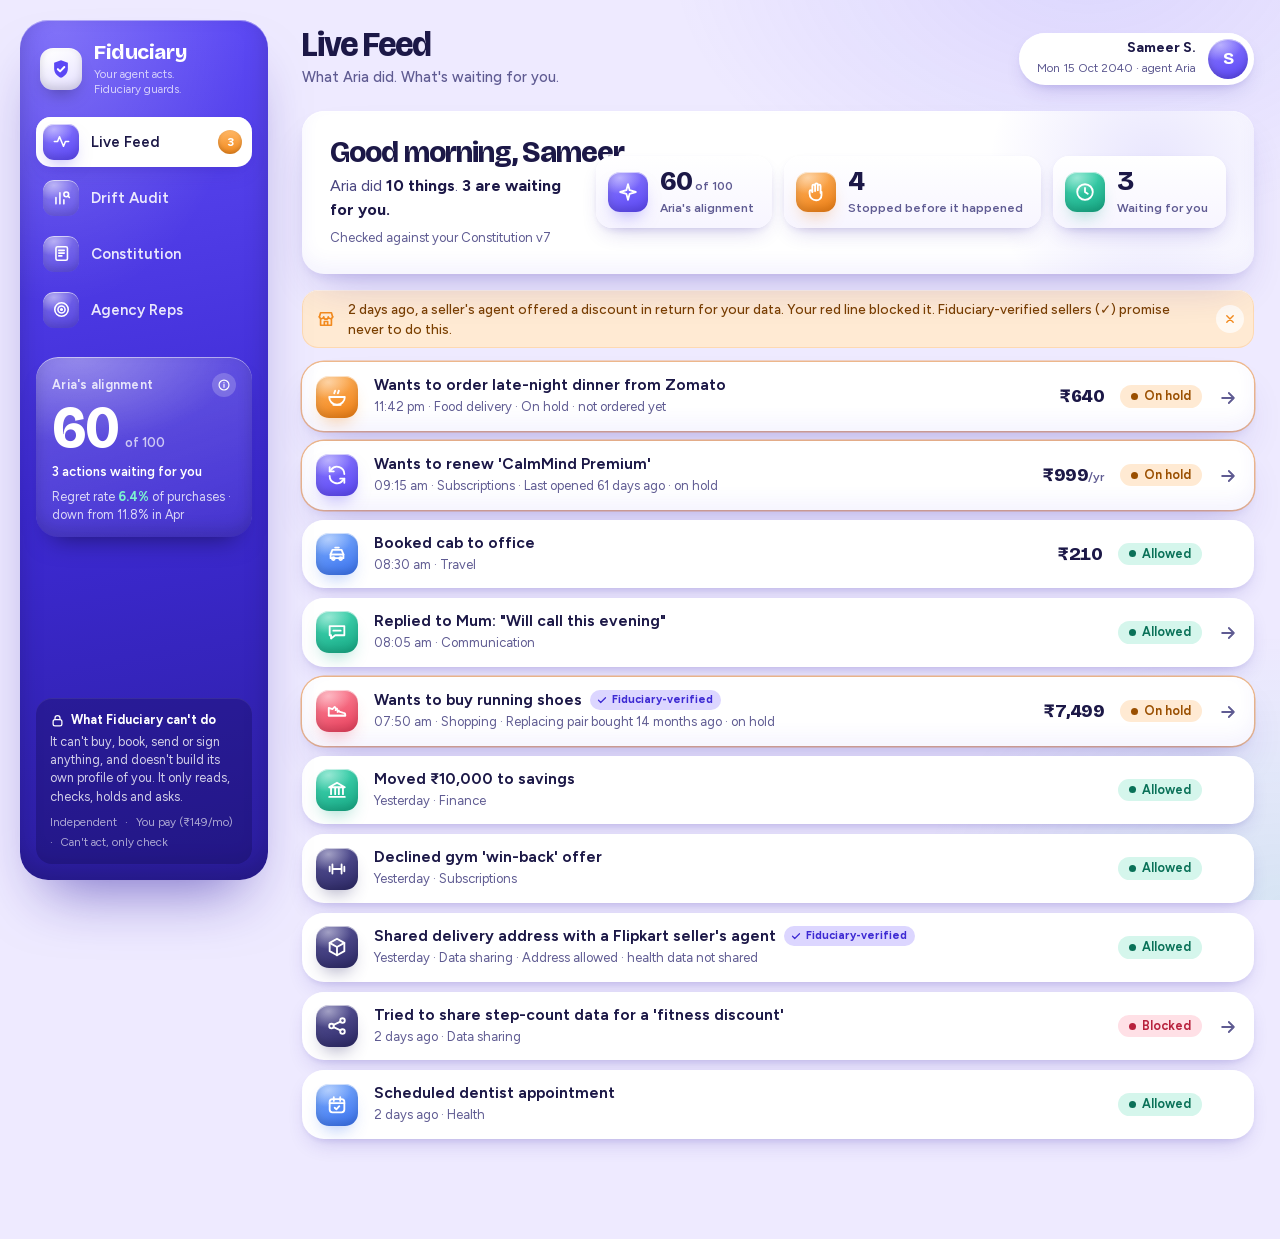
==== commit f7248b8a: "New sidebar tagline: Your agent acts. Fiduciary guards." ====
--- a/app/index.html
+++ b/app/index.html
@@ -3,7 +3,8 @@
 <head>
 <meta charset="utf-8">
 <meta name="viewport" content="width=device-width, initial-scale=1">
-<title>Fiduciary — Your agent works for you. Fiduciary makes sure.</title>
+<title>Fiduciary · Live demo</title>
+<meta name="description" content="Fiduciary is an independent check between you and your AI agent. It can't buy, book, send or sign. It checks, holds and asks.">
 <style>
 @font-face{font-family:'Bricolage Grotesque';font-style:normal;font-weight:500 800;font-display:swap;src:url([data-uri]) format('woff2');unicode-range:U+0000-00FF, U+0131, U+0152-0153, U+02BB-02BC, U+02C6, U+02DA, U+02DC, U+0304, U+0308, U+0329, U+2000-206F, U+20AC, U+2122, U+2191, U+2193, U+2212, U+2215, U+FEFF, U+FFFD}
 @font-face{font-family:'Bricolage Grotesque';font-style:normal;font-weight:500 800;font-display:swap;src:url([data-uri]) format('woff2');unicode-range:U+20B9}
@@ -378,6 +379,21 @@
   .detail{grid-template-columns:1fr;padding-left:16px}
   .cfoot{position:static;flex-wrap:wrap;border-radius:var(--r-lg)}
 }
+
+/* add rows for values, always-ask and caps; remove buttons on items Sameer added */
+.vlist + .addrow, .toggle + .addrow{margin-top:12px}
+.toggle + .addrow{margin-bottom:4px}
+.capitem + .addrow{margin-top:12px}
+.addcap .amt{display:flex;align-items:center;gap:4px;width:118px;flex:none;padding:0 6px 0 14px;border-radius:999px;background:var(--surface-tint);box-shadow:inset 0 0 0 1px var(--line),inset 0 2px 4px rgba(40,20,120,.06);color:var(--muted);font-weight:600}
+.addcap .amt input{flex:1;width:100%;min-width:0;padding:11px 4px;background:transparent;box-shadow:none;-moz-appearance:textfield}
+.addcap .amt input::-webkit-outer-spin-button,.addcap .amt input::-webkit-inner-spin-button{-webkit-appearance:none;margin:0}
+.tr{display:flex;align-items:center;gap:8px}
+.del{width:26px;height:26px;flex:none;border:0;border-radius:50%;background:#fff;color:var(--muted);display:grid;place-items:center;padding:0;box-shadow:inset 0 0 0 1px var(--line)}
+.del:hover{color:#B8213D;background:var(--coral-soft)}
+.del svg{width:12px;height:12px}
+.vitem .ud .del{margin-left:4px}
+
+a.brand{text-decoration:none;color:inherit;border-radius:16px}a.brand:hover .name{text-decoration:underline;text-underline-offset:3px}
 </style>
 </head>
 <body>
@@ -413,13 +429,12 @@
   <symbol id="i-spark" viewBox="0 0 24 24" fill="none" stroke="currentColor" stroke-width="2" stroke-linecap="round" stroke-linejoin="round"><path d="M12 3.5 13.8 10 20.5 12l-6.7 2L12 20.5 10.2 14 3.5 12l6.7-2Z"/></symbol>
   <symbol id="i-cart" viewBox="0 0 24 24" fill="none" stroke="currentColor" stroke-width="2" stroke-linecap="round" stroke-linejoin="round"><path d="M3.5 4.5h2.5l2.2 10.5h10.3l2-7.5H7"/><circle cx="9.5" cy="19" r="1.5"/><circle cx="17" cy="19" r="1.5"/></symbol>
 </svg>
-
 <div class="app">
   <aside class="side">
-    <div class="brand">
+    <a class="brand" href="../" title="Back to the homepage">
       <div class="tile tile-violet logo" aria-hidden="true"><svg><use href="#i-logo"/></svg></div>
-      <div><div class="name">Fiduciary</div><div class="tagline">Your agent works for you.<br>Fiduciary makes sure.</div></div>
-    </div>
+      <div><div class="name">Fiduciary</div><div class="tagline">Your agent acts.<br>Fiduciary guards.</div></div>
+    </a>
 
     <nav class="nav" id="nav" aria-label="Screens"></nav>
 
@@ -445,7 +460,6 @@
 
 <script>
 /* ========================= STATE ========================= */
-const CAP_KEYS = ['Food delivery','Subscriptions','Shopping','Travel'];
 const ASK = {
   late:'Late-night purchases (11pm–6am)',
   subs:'New subscriptions',
@@ -467,6 +481,9 @@
   constitutionVersion: 7,
   highlightCap: null,          // cap key, always-ask key, cooling-off key, or RED_LINES_KEY
   rlDraft: '',                 // text sitting in the "add a red line" input
+  drafts: { value:'', ask:'', cool:'', capName:'', capAmt:'' },  // text in the other "add" inputs
+  custom: { values:[], ask:[], cool:[], caps:[] },              // items Sameer added himself (removable)
+  capMax: { 'Travel':30000 },  // slider ceiling per cap; others default to 15,000
   expanded: new Set(),
   nudgeDismissed: false,
   howOpen: false,
@@ -623,7 +640,7 @@
 /* Count how many ways the working Constitution is looser than the last saved one. */
 function countLoosenings(prev, cur){
   let n=0;
-  CAP_KEYS.forEach(k=>{ if(cur.caps[k] > prev.caps[k]) n++; });
+  Object.keys(prev.caps).forEach(k=>{ if(!(k in cur.caps) || cur.caps[k] > prev.caps[k]) n++; });
   Object.keys(prev.alwaysAsk).forEach(k=>{ if(prev.alwaysAsk[k] && !cur.alwaysAsk[k]) n++; });
   Object.keys(prev.coolingOff).forEach(k=>{ if(prev.coolingOff[k] && !cur.coolingOff[k]) n++; });
   prev.redLines.forEach(r=>{ if(!cur.redLines.includes(r)) n++; });
@@ -812,6 +829,49 @@
 }
 
 /* ---- Constitution ---- */
+/* "Add" rows and removal for things Sameer adds himself (built-in items stay fixed). */
+const addRow = (kind, placeholder, label) => `<div class="addrow"><input data-draft="${kind}" value="${esc(state.drafts[kind])}" placeholder="${placeholder}" aria-label="${label}"><button class="btn btn-soft" data-add="${kind}">Add</button></div>`;
+const LIST = { value:'values', ask:'ask', cool:'cool', cap:'caps' };
+const rmBtn = (kind, key) => state.custom[LIST[kind]].includes(key)
+  ? `<button class="del" data-del="${kind}" data-key="${esc(key)}" aria-label="Remove ${esc(key)}">${ic('x')}</button>` : '';
+const sameName = (list, v) => list.some(x => x.toLowerCase() === v.toLowerCase());
+
+function addItem(kind){
+  const c=state.constitution, d=state.drafts;
+  if(kind==='value'){
+    const v=d.value.trim(); if(!v) return;
+    if(sameName(c.values,v)) return toast(`"${esc(v)}" is already one of your values.`);
+    c.values.push(v); state.custom.values.push(v); d.value='';
+  } else if(kind==='ask'){
+    const v=d.ask.trim(); if(!v) return;
+    if(sameName(Object.keys(c.alwaysAsk),v)) return toast(`"${esc(v)}" is already on your list.`);
+    c.alwaysAsk[v]=true; state.custom.ask.push(v); d.ask='';
+  } else if(kind==='cool'){
+    const v=d.cool.trim(); if(!v) return;
+    if(sameName(Object.keys(c.coolingOff),v)) return toast(`"${esc(v)}" is already a cooling-off rule.`);
+    c.coolingOff[v]=true; state.custom.cool.push(v); d.cool='';
+  } else if(kind==='cap'){
+    const v=d.capName.trim(), amt=Math.round(+d.capAmt/100)*100;
+    if(!v) return toast('Name the category first, e.g. Gifts.');
+    if(sameName(Object.keys(c.caps),v)) return toast(`${esc(v)} already has a cap. Use its slider to change it.`);
+    if(!(amt>=500)) return toast('Enter a monthly cap of at least ₹500.');
+    c.caps[v]=amt; state.spend[v]=state.spend[v]||0; state.custom.caps.push(v);
+    state.capMax[v]=Math.max(15000, Math.ceil(amt*2/5000)*5000);
+    d.capName=''; d.capAmt='';
+  }
+  render();
+  toast('Added. Save to apply it to Aria.');
+}
+function removeItem(kind, key){
+  const c=state.constitution, list=state.custom[LIST[kind]];
+  if(kind==='value') c.values=c.values.filter(x=>x!==key);
+  else if(kind==='ask') delete c.alwaysAsk[key];
+  else if(kind==='cool') delete c.coolingOff[key];
+  else delete c.caps[key];
+  list.splice(list.indexOf(key),1);
+  render();
+}
+
 function renderConstitution(m){
   const c=state.constitution;
   const hl = k => state.highlightCap===k ? 'hl' : '';
@@ -820,21 +880,24 @@
   m.innerHTML = topbar('Constitution', 'Your rules, in plain words.') +
   `<div class="cgrid"><div class="col">
     <section class="clay panel"><div class="ph">${tile('spark','violet')}<div><h3 class="h3">Values</h3><div class="meta">Most important first. Aria is told the order.</div></div></div><div class="vlist">` +
-      c.values.map((v,i)=>`<div class="vitem"><span class="grip" aria-hidden="true"><i></i><i></i><i></i><i></i><i></i><i></i></span><span class="rank">${i+1}</span><span class="nm">${v}</span><span class="ud"><button data-mv="${i}:-1" ${i===0?'disabled':''} aria-label="Move ${v} up"><svg aria-hidden="true" style="transform:rotate(-90deg)"><use href="#i-arrow"/></svg></button><button data-mv="${i}:1" ${i===c.values.length-1?'disabled':''} aria-label="Move ${v} down"><svg aria-hidden="true" style="transform:rotate(90deg)"><use href="#i-arrow"/></svg></button></span></div>`).join('') +
-    `</div></section>
+      c.values.map((v,i)=>`<div class="vitem"><span class="grip" aria-hidden="true"><i></i><i></i><i></i><i></i><i></i><i></i></span><span class="rank">${i+1}</span><span class="nm">${esc(v)}</span><span class="ud"><button data-mv="${i}:-1" ${i===0?'disabled':''} aria-label="Move ${esc(v)} up"><svg aria-hidden="true" style="transform:rotate(-90deg)"><use href="#i-arrow"/></svg></button><button data-mv="${i}:1" ${i===c.values.length-1?'disabled':''} aria-label="Move ${esc(v)} down"><svg aria-hidden="true" style="transform:rotate(90deg)"><use href="#i-arrow"/></svg></button>${rmBtn('value',v)}</span></div>`).join('') +
+    `</div>${addRow('value','Add a value, e.g. Learning','New value')}</section>
     <section class="clay panel"><div class="ph">${tile('hand','sky')}<div><h3 class="h3">Always ask me first</h3><div class="meta">Aria holds these until you say yes.</div></div></div>` +
-      Object.keys(c.alwaysAsk).map(k=>`<div class="toggle ${hl(k)}"><span>${k}</span>${sw(c.alwaysAsk[k],`data-tg="${k}" aria-label="${k}"`)}</div>`).join('') +
+      Object.keys(c.alwaysAsk).map(k=>`<div class="toggle ${hl(k)}"><span>${esc(k)}</span><span class="tr">${rmBtn('ask',k)}${sw(c.alwaysAsk[k],`data-tg="${esc(k)}" aria-label="${esc(k)}"`)}</span></div>`).join('') +
+      addRow('ask','Add a rule, e.g. Booking flights','New always-ask rule') +
       `<div class="cool"><div class="ch">${ic('moon')}Cooling-off</div>` +
-      Object.keys(c.coolingOff).map(k=>`<div class="toggle ${hl(k)}"><span>${k}</span>${sw(c.coolingOff[k],`data-cool="${k}" aria-label="${k}"`)}</div>`).join('') +
+      Object.keys(c.coolingOff).map(k=>`<div class="toggle ${hl(k)}"><span>${esc(k)}</span><span class="tr">${rmBtn('cool',k)}${sw(c.coolingOff[k],`data-cool="${esc(k)}" aria-label="${esc(k)}"`)}</span></div>`).join('') +
+      addRow('cool','Add a cool-off, e.g. Gadgets wait 48 hours','New cooling-off rule') +
     `</div></section>
     </div><div class="col">
     <section class="clay panel"><div class="ph">${tile('cart','apricot')}<div><h3 class="h3">Spending caps</h3><div class="meta">₹ per month</div></div></div>` +
-      CAP_KEYS.map(k=>{ const over=state.spend[k]>c.caps[k]; const max = k==='Travel'?30000:15000;
+      Object.keys(c.caps).map(k=>{ const spent=state.spend[k]||0; const over=spent>c.caps[k]; const max = state.capMax[k]||15000;
         return `<div class="capitem ${hl(k)}" id="cap-${k.replace(/\s/g,'_')}">
-          <div class="l1"><span>${k}</span><b class="num">${fmt(c.caps[k])}</b></div>
-          <input type="range" class="range" min="500" max="${max}" step="100" value="${c.caps[k]}" data-cap="${k}" style="--p:${pct(c.caps[k],max)}%" aria-label="${k} cap">
-          <div class="l2"><span class="meta">Spent this month</span><span class="pill ${over?'pill-held':'pill-aligned'} obs">${fmt(state.spend[k])}${over?' · over cap':''}</span></div></div>`; }).join('') +
-    `</section>
+          <div class="l1"><span>${esc(k)}</span><span class="tr"><b class="num">${fmt(c.caps[k])}</b>${rmBtn('cap',k)}</span></div>
+          <input type="range" class="range" min="500" max="${max}" step="100" value="${c.caps[k]}" data-cap="${esc(k)}" style="--p:${pct(c.caps[k],max)}%" aria-label="${esc(k)} cap">
+          <div class="l2"><span class="meta">Spent this month</span><span class="pill ${over?'pill-held':'pill-aligned'} obs">${fmt(spent)}${over?' · over cap':''}</span></div></div>`; }).join('') +
+      `<div class="addrow addcap"><input data-draft="capName" value="${esc(state.drafts.capName)}" placeholder="Add a category, e.g. Gifts" aria-label="New spending category"><span class="amt"><span aria-hidden="true">₹</span><input data-draft="capAmt" type="number" inputmode="numeric" min="500" step="100" value="${esc(state.drafts.capAmt)}" placeholder="3,000" aria-label="Monthly cap in rupees"></span><button class="btn btn-soft" data-add="cap">Add</button></div>
+    </section>
     <section class="clay panel ${hl(RED_LINES_KEY)}"><div class="ph">${tile('lock','coral')}<div><h3 class="h3">Red lines</h3><div class="meta">Never, whatever the reason.</div></div></div><div class="rl">` +
       c.redLines.map((r,i)=>`<div class="it">${ic('x')}${esc(r)}<button data-rm="${i}" aria-label="Remove red line">${ic('x')}</button></div>`).join('') +
     `</div><div class="addrow"><input id="newRL" value="${esc(state.rlDraft)}" placeholder="Add a red line, e.g. Never buy from sellers who use fake countdown timers" aria-label="New red line"><button class="btn btn-soft" id="addRL">Add</button></div></section>
@@ -847,6 +910,12 @@
   m.querySelectorAll('[data-tg]').forEach(b=>b.onclick=()=>{ c.alwaysAsk[b.dataset.tg]=!c.alwaysAsk[b.dataset.tg]; render(); });
   m.querySelectorAll('[data-cool]').forEach(b=>b.onclick=()=>{ c.coolingOff[b.dataset.cool]=!c.coolingOff[b.dataset.cool]; render(); });
   m.querySelectorAll('[data-rm]').forEach(b=>b.onclick=()=>{ c.redLines.splice(+b.dataset.rm,1); render(); });
+  m.querySelectorAll('[data-draft]').forEach(inp=>{
+    inp.oninput=()=>{ state.drafts[inp.dataset.draft]=inp.value; };
+    inp.onkeydown=e=>{ if(e.key==='Enter') inp.closest('.addrow').querySelector('[data-add]').click(); };
+  });
+  m.querySelectorAll('[data-add]').forEach(b=>b.onclick=()=>addItem(b.dataset.add));
+  m.querySelectorAll('[data-del]').forEach(b=>b.onclick=()=>removeItem(b.dataset.del, b.dataset.key));
   $('#newRL').oninput=e=>{ state.rlDraft=e.target.value; };
   $('#addRL').onclick=()=>{ const v=$('#newRL').value.trim(); if(v){ c.redLines.push(v); state.rlDraft=''; render(); } };
   $('#newRL').onkeydown=e=>{ if(e.key==='Enter') $('#addRL').click(); };
@@ -932,3 +1001,6 @@
 </script>
 </body>
 </html>
+
+</body>
+</html>
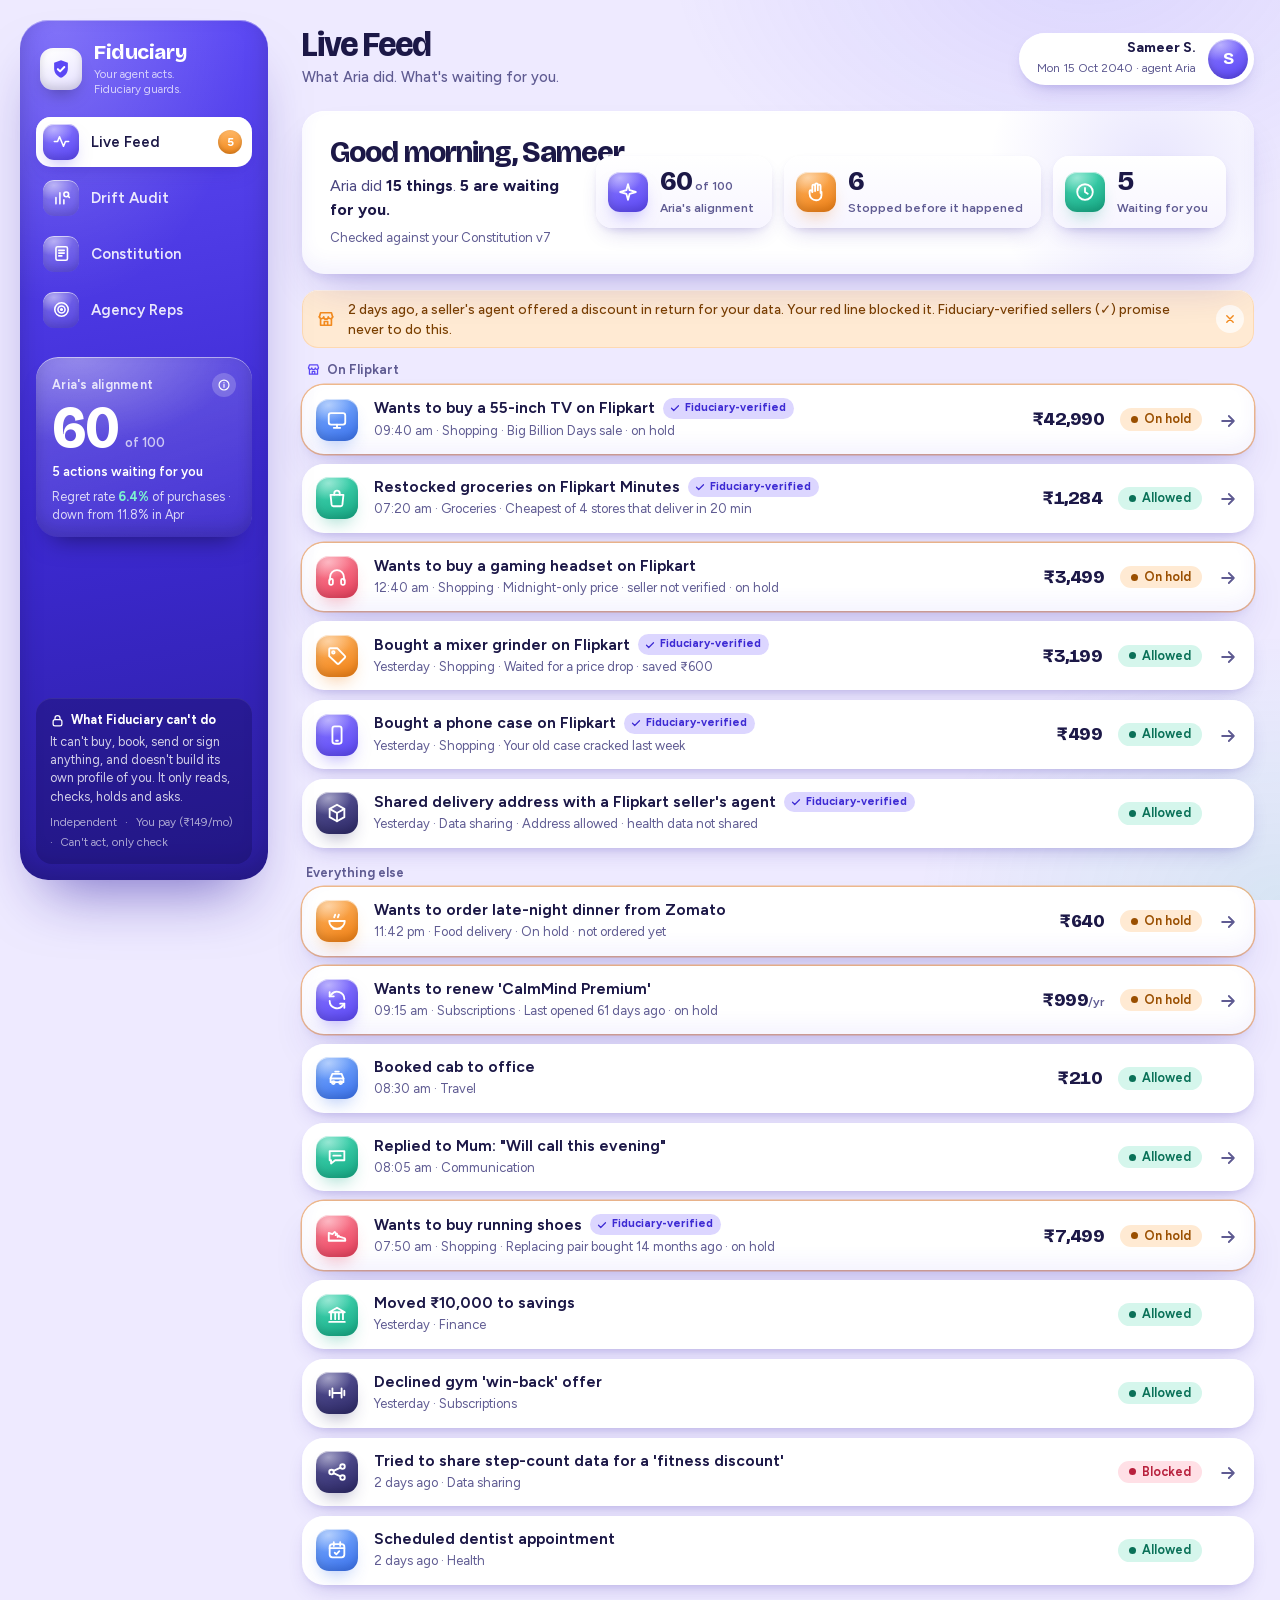
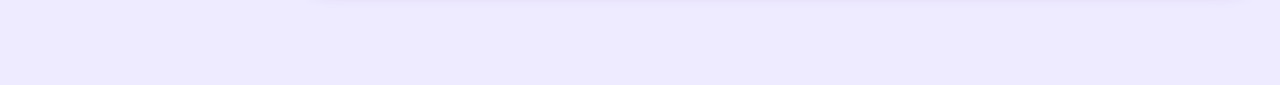
==== commit e9e5fe83: "Add Flipkart purchases to the live feed, grouped at the top" ====
--- a/app/index.html
+++ b/app/index.html
@@ -206,6 +206,9 @@
 .notice .x{margin-left:auto;border:0;background:rgba(255,255,255,.7);width:28px;height:28px;border-radius:50%;display:grid;place-items:center;color:#7A3F00;flex:none}
 .notice .x svg{width:14px;height:14px}
 .feed{display:flex;flex-direction:column;gap:10px}
+.feed-label{display:flex;align-items:center;gap:6px;margin:8px 4px -2px;font:650 13px/1 var(--f-text);color:var(--muted)}
+.feed-label:first-child{margin-top:0}
+.feed-label .ic{width:15px;height:15px;color:var(--violet)}
 .row{background:#fff;border-radius:var(--r-lg);box-shadow:var(--clay-sm);overflow:hidden;transition:box-shadow .25s}
 .row.held{box-shadow:var(--clay),0 0 0 1.5px rgba(242,138,30,.5);animation:heldglow 2.6s ease-in-out infinite}
 @keyframes heldglow{0%,100%{box-shadow:var(--clay),0 0 0 1.5px rgba(242,138,30,.5)}50%{box-shadow:var(--clay),0 0 0 5px rgba(242,138,30,.16)}}
@@ -428,6 +431,11 @@
   <symbol id="i-info" viewBox="0 0 24 24" fill="none" stroke="currentColor" stroke-width="2" stroke-linecap="round" stroke-linejoin="round"><circle cx="12" cy="12" r="8.5"/><path d="M12 11v5M12 8h.01"/></symbol>
   <symbol id="i-spark" viewBox="0 0 24 24" fill="none" stroke="currentColor" stroke-width="2" stroke-linecap="round" stroke-linejoin="round"><path d="M12 3.5 13.8 10 20.5 12l-6.7 2L12 20.5 10.2 14 3.5 12l6.7-2Z"/></symbol>
   <symbol id="i-cart" viewBox="0 0 24 24" fill="none" stroke="currentColor" stroke-width="2" stroke-linecap="round" stroke-linejoin="round"><path d="M3.5 4.5h2.5l2.2 10.5h10.3l2-7.5H7"/><circle cx="9.5" cy="19" r="1.5"/><circle cx="17" cy="19" r="1.5"/></symbol>
+<symbol id="i-tv" viewBox="0 0 24 24" fill="none" stroke="currentColor" stroke-width="2" stroke-linecap="round" stroke-linejoin="round"><rect x="3" y="4.5" width="18" height="12.5" rx="2.5"/><path d="M8.5 20.5h7M12 17v3.5"/></symbol>
+  <symbol id="i-headset" viewBox="0 0 24 24" fill="none" stroke="currentColor" stroke-width="2" stroke-linecap="round" stroke-linejoin="round"><path d="M4.5 15v-3a7.5 7.5 0 0 1 15 0v3"/><rect x="3.5" y="14" width="4" height="6.5" rx="1.6"/><rect x="16.5" y="14" width="4" height="6.5" rx="1.6"/></symbol>
+  <symbol id="i-phone" viewBox="0 0 24 24" fill="none" stroke="currentColor" stroke-width="2" stroke-linecap="round" stroke-linejoin="round"><rect x="7" y="2.5" width="10" height="19" rx="2.6"/><path d="M11 18.3h2"/></symbol>
+  <symbol id="i-bag" viewBox="0 0 24 24" fill="none" stroke="currentColor" stroke-width="2" stroke-linecap="round" stroke-linejoin="round"><path d="M5 8.5h14l-1.1 10.8a2 2 0 0 1-2 1.7H8.1a2 2 0 0 1-2-1.7Z"/><path d="M9 8.5V7a3 3 0 0 1 6 0v1.5"/></symbol>
+  <symbol id="i-tag" viewBox="0 0 24 24" fill="none" stroke="currentColor" stroke-width="2" stroke-linecap="round" stroke-linejoin="round"><path d="M3.5 12.2V4.5a1 1 0 0 1 1-1h7.7l8.3 8.3a1.5 1.5 0 0 1 0 2.1l-6.3 6.3a1.5 1.5 0 0 1-2.1 0Z"/><circle cx="8" cy="8" r="1.4"/></symbol>
 </svg>
 <div class="app">
   <aside class="side">
@@ -498,6 +506,22 @@
   spend: { 'Food delivery':5240, 'Subscriptions':2190, 'Shopping':6100, 'Travel':0 },
   scoreBonus: 0,
   actions: [
+    { id:11, fk:true, time:'09:40 am', icon:'tv', tile:'sky', desc:'Wants to buy a 55-inch TV on Flipkart', heldSub:'Big Billion Days sale · on hold', sub:'Big Billion Days sale',
+      doneDesc:'Bought a 55-inch TV on Flipkart', blockedDesc:'Blocked: 55-inch TV on Flipkart',
+      cat:'Shopping', amt:42990, status:'flagged', base:'flagged', over5k:true, verified:true,
+      agent:'"It\'s 18% off in the sale, and you compared TVs twice last week. The seller is Fiduciary-verified."' },
+    { id:12, fk:true, time:'07:20 am', icon:'bag', tile:'mint', desc:'Restocked groceries on Flipkart Minutes', sub:'Cheapest of 4 stores that deliver in 20 min', cat:'Groceries', amt:1284, status:'aligned', base:'aligned', verified:true,
+      why:'Groceries have no cap or ask-first rule, and the seller is Fiduciary-verified: no discounts in return for data, and a reason on every order.',
+      agent:'"Your weekly list, minus the milk you still have. Cheapest of the 4 stores that deliver in 20 minutes."' },
+    { id:15, fk:true, time:'12:40 am', icon:'headset', tile:'coral', desc:'Wants to buy a gaming headset on Flipkart', heldSub:'Midnight-only price · seller not verified · on hold', sub:'Midnight-only price · seller not verified',
+      doneDesc:'Bought a gaming headset on Flipkart', blockedDesc:'Blocked: gaming headset on Flipkart',
+      cat:'Shopping', amt:3499, status:'flagged', base:'flagged', lateNight:true, capKey:'Shopping',
+      agent:'"It\'s ₹700 off until 1 am, and it\'s on your wishlist. This seller is not Fiduciary-verified."' },
+    { id:13, fk:true, time:'Yesterday', icon:'tag', tile:'apricot', desc:'Bought a mixer grinder on Flipkart', sub:'Waited for a price drop · saved ₹600', cat:'Shopping', amt:3199, status:'aligned', base:'aligned', capKey:'Shopping', verified:true,
+      agent:'"You asked for one under ₹3,500. It was ₹3,799 on Friday, so I waited for the price to drop."' },
+    { id:14, fk:true, time:'Yesterday', icon:'phone', tile:'violet', desc:'Bought a phone case on Flipkart', sub:'Your old case cracked last week', cat:'Shopping', amt:499, status:'aligned', base:'aligned', capKey:'Shopping', verified:true,
+      agent:'"Same brand as your last case. Cheapest Fiduciary-verified seller with delivery tomorrow."' },
+    { id:8, fk:true, time:'Yesterday', icon:'box', tile:'ink', desc:'Shared delivery address with a Flipkart seller\'s agent', sub:'Address allowed · health data not shared', cat:'Data sharing', status:'aligned', base:'aligned', verified:true },
     { id:1, time:'11:42 pm', icon:'food', tile:'apricot', desc:'Wants to order late-night dinner from Zomato', heldSub:'On hold · not ordered yet',
       doneDesc:'Ordered late-night dinner from Zomato', blockedDesc:'Blocked: late-night dinner from Zomato',
       cat:'Food delivery', amt:640, status:'flagged', base:'flagged', lateNight:true, capKey:'Food delivery',
@@ -515,7 +539,6 @@
       agent:'"Your old pair has done 820 km. Health is your #2 value. This seller is Fiduciary-verified, so no pressure tactics."' },
     { id:6, time:'Yesterday', icon:'bank', tile:'mint', desc:'Moved ₹10,000 to savings', cat:'Finance', status:'aligned', base:'aligned' },
     { id:7, time:'Yesterday', icon:'gym', tile:'ink', desc:'Declined gym \'win-back\' offer', cat:'Subscriptions', status:'aligned', base:'aligned' },
-    { id:8, time:'Yesterday', icon:'box', tile:'ink', desc:'Shared delivery address with a Flipkart seller\'s agent', sub:'Address allowed · health data not shared', cat:'Data sharing', status:'aligned', base:'aligned', verified:true },
     { id:9, time:'2 days ago', icon:'share', tile:'ink', desc:'Tried to share step-count data for a \'fitness discount\'', cat:'Data sharing',
       status:'blocked', base:'blocked', redline:true,
       why:'Red line: "Never share health data with merchants." Fiduciary blocked this before it happened.',
@@ -700,7 +723,10 @@
    </section>` +
   (state.nudgeDismissed ? '' : `<div class="notice">${ic('store')}<span>2 days ago, a seller's agent offered a discount in return for your data. Your red line blocked it. Fiduciary-verified sellers (✓) promise never to do this.</span><button class="x" id="dismissNudge" aria-label="Dismiss">${ic('x')}</button></div>`) +
   `<div class="feed">` +
-  state.actions.map(a=>{
+  state.actions.map((a,i)=>{
+    const prev = state.actions[i-1];
+    const label = i===0 && a.fk ? `<div class="feed-label">${ic('store')}On Flipkart</div>`
+                : prev && prev.fk && !a.fk ? `<div class="feed-label">Everything else</div>` : '';
     const expandable = !!a.why;
     const open = state.expanded.has(a.id);
     const sub = displaySub(a);
@@ -711,7 +737,7 @@
         <span class="amt num">${a.amt?fmt(a.amt)+(a.amtNote?`<small>${a.amtNote}</small>`:''):''}</span>
         <span class="pill ${pc}">${pl}</span>
         <span class="chev">${ic('arrow')}</span>`;
-    return `<article class="row ${expandable?'expandable':''} ${isPending(a)?'held':''} ${open?'open':''}" data-id="${a.id}">
+    return label + `<article class="row ${expandable?'expandable':''} ${isPending(a)?'held':''} ${open?'open':''}" data-id="${a.id}">
       ${expandable ? `<button class="head" data-toggle="${a.id}" aria-expanded="${open}">${head}</button>` : `<div class="head">${head}</div>`}
       ${expandable && open ? `<div class="detail">
         <div class="dcard why ${whyCls(a.status)}"><h4>${whyHead(a.status)}</h4>${esc(a.why)}</div>
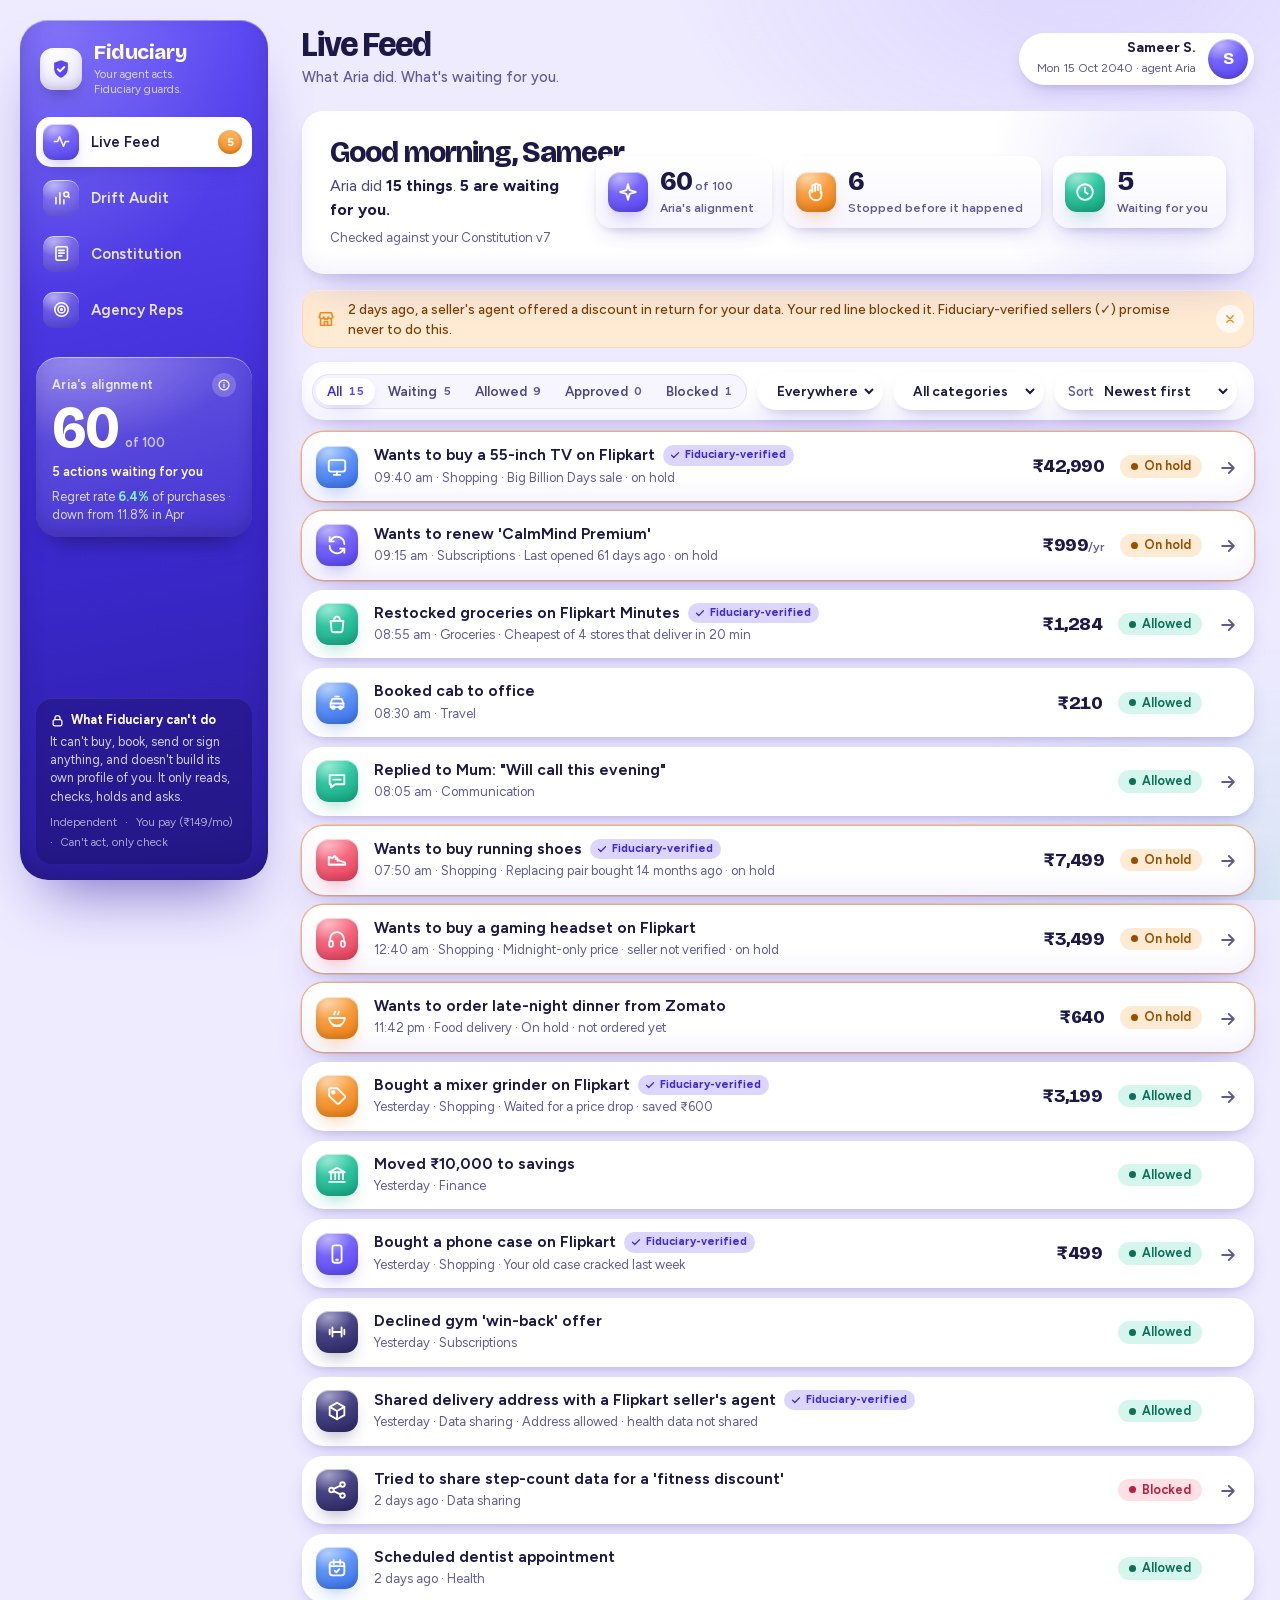
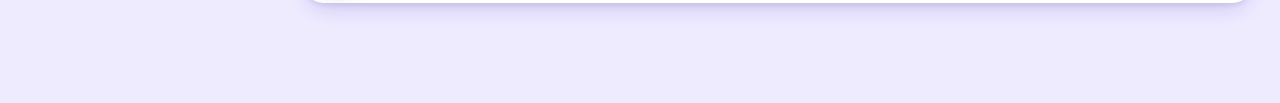
==== commit 1754e45d: "Mix Flipkart purchases into the feed; add status, store, category and sort filters" ====
--- a/app/index.html
+++ b/app/index.html
@@ -206,9 +206,6 @@
 .notice .x{margin-left:auto;border:0;background:rgba(255,255,255,.7);width:28px;height:28px;border-radius:50%;display:grid;place-items:center;color:#7A3F00;flex:none}
 .notice .x svg{width:14px;height:14px}
 .feed{display:flex;flex-direction:column;gap:10px}
-.feed-label{display:flex;align-items:center;gap:6px;margin:8px 4px -2px;font:650 13px/1 var(--f-text);color:var(--muted)}
-.feed-label:first-child{margin-top:0}
-.feed-label .ic{width:15px;height:15px;color:var(--violet)}
 .row{background:#fff;border-radius:var(--r-lg);box-shadow:var(--clay-sm);overflow:hidden;transition:box-shadow .25s}
 .row.held{box-shadow:var(--clay),0 0 0 1.5px rgba(242,138,30,.5);animation:heldglow 2.6s ease-in-out infinite}
 @keyframes heldglow{0%,100%{box-shadow:var(--clay),0 0 0 1.5px rgba(242,138,30,.5)}50%{box-shadow:var(--clay),0 0 0 5px rgba(242,138,30,.16)}}
@@ -395,6 +392,22 @@
 .del:hover{color:#B8213D;background:var(--coral-soft)}
 .del svg{width:12px;height:12px}
 .vitem .ud .del{margin-left:4px}
+
+/* Live Feed filter bar */
+.filters{display:flex;flex-wrap:wrap;align-items:center;gap:10px;padding:10px;border-radius:var(--r-lg);margin-bottom:12px}
+.seg{display:flex;flex-wrap:wrap;gap:2px;padding:4px;border-radius:999px;background:var(--surface-tint);box-shadow:inset 0 0 0 1px var(--line)}
+.seg-b{border:0;background:transparent;border-radius:999px;padding:7px 11px;font:600 13.5px/1 var(--f-text);color:var(--ink-2);display:inline-flex;align-items:center;gap:6px}
+.seg-b .n{font-size:12px;font-weight:650;color:var(--muted);font-variant-numeric:tabular-nums}
+.seg-b:hover{color:var(--violet-deep)}
+.seg-b.on{background:#fff;color:var(--violet-deep);box-shadow:var(--clay-sm)}
+.seg-b.on .n{color:var(--violet)}
+.sel{display:inline-flex;align-items:center;gap:4px;padding:3px 6px 3px 14px;border-radius:999px;background:#fff;box-shadow:var(--clay-sm);font:600 12.5px var(--f-text);color:var(--muted)}
+.sel select{border:0;background:transparent;font:650 13.5px var(--f-text);color:var(--ink);padding:7px 2px;cursor:pointer;max-width:150px}
+.sel select:focus-visible{outline:3px solid var(--violet);outline-offset:2px;border-radius:8px}
+.filters .clear{margin-left:auto}
+.filters .clear .ic{width:14px;height:14px}
+.empty{display:flex;align-items:center;justify-content:center;gap:12px;flex-wrap:wrap;padding:28px;border-radius:var(--r-lg);color:var(--ink-2);font-weight:550}
+.empty .ic{width:20px;height:20px;color:var(--violet)}
 
 a.brand{text-decoration:none;color:inherit;border-radius:16px}a.brand:hover .name{text-decoration:underline;text-underline-offset:3px}
 </style>
@@ -488,6 +501,7 @@
   loosened: 0,                 // Constitution loosenings this month (logged in Drift Audit)
   constitutionVersion: 7,
   highlightCap: null,          // cap key, always-ask key, cooling-off key, or RED_LINES_KEY
+  feed: { status:'all', where:'all', cat:'all', sort:'new' },  // Live Feed filters
   rlDraft: '',                 // text sitting in the "add a red line" input
   drafts: { value:'', ask:'', cool:'', capName:'', capAmt:'' },  // text in the other "add" inputs
   custom: { values:[], ask:[], cool:[], caps:[] },              // items Sameer added himself (removable)
@@ -506,44 +520,44 @@
   spend: { 'Food delivery':5240, 'Subscriptions':2190, 'Shopping':6100, 'Travel':0 },
   scoreBonus: 0,
   actions: [
-    { id:11, fk:true, time:'09:40 am', icon:'tv', tile:'sky', desc:'Wants to buy a 55-inch TV on Flipkart', heldSub:'Big Billion Days sale · on hold', sub:'Big Billion Days sale',
+    { id:11, fk:true, ts:20, time:'09:40 am', icon:'tv', tile:'sky', desc:'Wants to buy a 55-inch TV on Flipkart', heldSub:'Big Billion Days sale · on hold', sub:'Big Billion Days sale',
       doneDesc:'Bought a 55-inch TV on Flipkart', blockedDesc:'Blocked: 55-inch TV on Flipkart',
       cat:'Shopping', amt:42990, status:'flagged', base:'flagged', over5k:true, verified:true,
       agent:'"It\'s 18% off in the sale, and you compared TVs twice last week. The seller is Fiduciary-verified."' },
-    { id:12, fk:true, time:'07:20 am', icon:'bag', tile:'mint', desc:'Restocked groceries on Flipkart Minutes', sub:'Cheapest of 4 stores that deliver in 20 min', cat:'Groceries', amt:1284, status:'aligned', base:'aligned', verified:true,
+    { id:2, ts:45, time:'09:15 am', icon:'renew', tile:'violet', desc:'Wants to renew \'CalmMind Premium\'', heldSub:'Last opened 61 days ago · on hold', sub:'Last opened 61 days ago',
+      doneDesc:'Renewed \'CalmMind Premium\'', blockedDesc:'Blocked: renewal of \'CalmMind Premium\'',
+      cat:'Subscriptions', amt:999, amtNote:'/yr', status:'flagged', base:'flagged', subscription:true,
+      agent:'"Auto-renewal is due. You subscribed last year."' },
+    { id:12, fk:true, ts:65, time:'08:55 am', icon:'bag', tile:'mint', desc:'Restocked groceries on Flipkart Minutes', sub:'Cheapest of 4 stores that deliver in 20 min', cat:'Groceries', amt:1284, status:'aligned', base:'aligned', verified:true,
       why:'Groceries have no cap or ask-first rule, and the seller is Fiduciary-verified: no discounts in return for data, and a reason on every order.',
       agent:'"Your weekly list, minus the milk you still have. Cheapest of the 4 stores that deliver in 20 minutes."' },
-    { id:15, fk:true, time:'12:40 am', icon:'headset', tile:'coral', desc:'Wants to buy a gaming headset on Flipkart', heldSub:'Midnight-only price · seller not verified · on hold', sub:'Midnight-only price · seller not verified',
+    { id:3, ts:90, time:'08:30 am', icon:'cab', tile:'sky', desc:'Booked cab to office', cat:'Travel', amt:210, status:'aligned', base:'aligned' },
+    { id:4, ts:115, time:'08:05 am', icon:'chat', tile:'mint', desc:'Replied to Mum: "Will call this evening"', cat:'Communication', status:'aligned', base:'aligned', familyReply:true,
+      agent:'"You reply to Mum within an hour on weekdays. Kept it short."' },
+    { id:5, ts:130, time:'07:50 am', icon:'shoe', tile:'coral', desc:'Wants to buy running shoes', heldSub:'Replacing pair bought 14 months ago · on hold', sub:'Replacing pair bought 14 months ago',
+      doneDesc:'Bought running shoes', blockedDesc:'Blocked: running shoes',
+      cat:'Shopping', amt:7499, status:'flagged', base:'flagged', over5k:true, verified:true,
+      agent:'"Your old pair has done 820 km. Health is your #2 value. This seller is Fiduciary-verified, so no pressure tactics."' },
+    { id:15, fk:true, ts:560, time:'12:40 am', icon:'headset', tile:'coral', desc:'Wants to buy a gaming headset on Flipkart', heldSub:'Midnight-only price · seller not verified · on hold', sub:'Midnight-only price · seller not verified',
       doneDesc:'Bought a gaming headset on Flipkart', blockedDesc:'Blocked: gaming headset on Flipkart',
       cat:'Shopping', amt:3499, status:'flagged', base:'flagged', lateNight:true, capKey:'Shopping',
       agent:'"It\'s ₹700 off until 1 am, and it\'s on your wishlist. This seller is not Fiduciary-verified."' },
-    { id:13, fk:true, time:'Yesterday', icon:'tag', tile:'apricot', desc:'Bought a mixer grinder on Flipkart', sub:'Waited for a price drop · saved ₹600', cat:'Shopping', amt:3199, status:'aligned', base:'aligned', capKey:'Shopping', verified:true,
-      agent:'"You asked for one under ₹3,500. It was ₹3,799 on Friday, so I waited for the price to drop."' },
-    { id:14, fk:true, time:'Yesterday', icon:'phone', tile:'violet', desc:'Bought a phone case on Flipkart', sub:'Your old case cracked last week', cat:'Shopping', amt:499, status:'aligned', base:'aligned', capKey:'Shopping', verified:true,
-      agent:'"Same brand as your last case. Cheapest Fiduciary-verified seller with delivery tomorrow."' },
-    { id:8, fk:true, time:'Yesterday', icon:'box', tile:'ink', desc:'Shared delivery address with a Flipkart seller\'s agent', sub:'Address allowed · health data not shared', cat:'Data sharing', status:'aligned', base:'aligned', verified:true },
-    { id:1, time:'11:42 pm', icon:'food', tile:'apricot', desc:'Wants to order late-night dinner from Zomato', heldSub:'On hold · not ordered yet',
+    { id:1, ts:618, time:'11:42 pm', icon:'food', tile:'apricot', desc:'Wants to order late-night dinner from Zomato', heldSub:'On hold · not ordered yet',
       doneDesc:'Ordered late-night dinner from Zomato', blockedDesc:'Blocked: late-night dinner from Zomato',
       cat:'Food delivery', amt:640, status:'flagged', base:'flagged', lateNight:true, capKey:'Food delivery',
       agent:'"You usually order on nights you work past 11. Queued your usual."' },
-    { id:2, time:'09:15 am', icon:'renew', tile:'violet', desc:'Wants to renew \'CalmMind Premium\'', heldSub:'Last opened 61 days ago · on hold', sub:'Last opened 61 days ago',
-      doneDesc:'Renewed \'CalmMind Premium\'', blockedDesc:'Blocked: renewal of \'CalmMind Premium\'',
-      cat:'Subscriptions', amt:999, amtNote:'/yr', status:'flagged', base:'flagged', subscription:true,
-      agent:'"Auto-renewal is due. You subscribed last year."' },
-    { id:3, time:'08:30 am', icon:'cab', tile:'sky', desc:'Booked cab to office', cat:'Travel', amt:210, status:'aligned', base:'aligned' },
-    { id:4, time:'08:05 am', icon:'chat', tile:'mint', desc:'Replied to Mum: "Will call this evening"', cat:'Communication', status:'aligned', base:'aligned', familyReply:true,
-      agent:'"You reply to Mum within an hour on weekdays. Kept it short."' },
-    { id:5, time:'07:50 am', icon:'shoe', tile:'coral', desc:'Wants to buy running shoes', heldSub:'Replacing pair bought 14 months ago · on hold', sub:'Replacing pair bought 14 months ago',
-      doneDesc:'Bought running shoes', blockedDesc:'Blocked: running shoes',
-      cat:'Shopping', amt:7499, status:'flagged', base:'flagged', over5k:true, verified:true,
-      agent:'"Your old pair has done 820 km. Health is your #2 value. This seller is Fiduciary-verified, so no pressure tactics."' },
-    { id:6, time:'Yesterday', icon:'bank', tile:'mint', desc:'Moved ₹10,000 to savings', cat:'Finance', status:'aligned', base:'aligned' },
-    { id:7, time:'Yesterday', icon:'gym', tile:'ink', desc:'Declined gym \'win-back\' offer', cat:'Subscriptions', status:'aligned', base:'aligned' },
-    { id:9, time:'2 days ago', icon:'share', tile:'ink', desc:'Tried to share step-count data for a \'fitness discount\'', cat:'Data sharing',
+    { id:13, fk:true, ts:1200, time:'Yesterday', icon:'tag', tile:'apricot', desc:'Bought a mixer grinder on Flipkart', sub:'Waited for a price drop · saved ₹600', cat:'Shopping', amt:3199, status:'aligned', base:'aligned', capKey:'Shopping', verified:true,
+      agent:'"You asked for one under ₹3,500. It was ₹3,799 on Friday, so I waited for the price to drop."' },
+    { id:6, ts:1260, time:'Yesterday', icon:'bank', tile:'mint', desc:'Moved ₹10,000 to savings', cat:'Finance', status:'aligned', base:'aligned' },
+    { id:14, fk:true, ts:1320, time:'Yesterday', icon:'phone', tile:'violet', desc:'Bought a phone case on Flipkart', sub:'Your old case cracked last week', cat:'Shopping', amt:499, status:'aligned', base:'aligned', capKey:'Shopping', verified:true,
+      agent:'"Same brand as your last case. Cheapest Fiduciary-verified seller with delivery tomorrow."' },
+    { id:7, ts:1380, time:'Yesterday', icon:'gym', tile:'ink', desc:'Declined gym \'win-back\' offer', cat:'Subscriptions', status:'aligned', base:'aligned' },
+    { id:8, fk:true, ts:1440, time:'Yesterday', icon:'box', tile:'ink', desc:'Shared delivery address with a Flipkart seller\'s agent', sub:'Address allowed · health data not shared', cat:'Data sharing', status:'aligned', base:'aligned', verified:true },
+    { id:9, ts:2900, time:'2 days ago', icon:'share', tile:'ink', desc:'Tried to share step-count data for a \'fitness discount\'', cat:'Data sharing',
       status:'blocked', base:'blocked', redline:true,
       why:'Red line: "Never share health data with merchants." Fiduciary blocked this before it happened.',
       agent:'"A seller offered 12% off running shoes in return for step data."' },
-    { id:10, time:'2 days ago', icon:'calendar', tile:'sky', desc:'Scheduled dentist appointment', cat:'Health', status:'aligned', base:'aligned' }
+    { id:10, ts:2950, time:'2 days ago', icon:'calendar', tile:'sky', desc:'Scheduled dentist appointment', cat:'Health', status:'aligned', base:'aligned' }
   ],
   audit: {
     trend:[41,46,50,53,57],      // Apr–Aug; Sep is the live score
@@ -678,6 +692,7 @@
   {k:'reps', ic:'target', label:'Agency Reps'}
 ];
 
+let lastScreen=null;
 function render(){
   // sidebar
   $('#sideScore').innerHTML = `${score()}<small>of 100</small>`;
@@ -688,17 +703,53 @@
   flashScore();
 
   const m=$('#main');
-  m.className='main';
-  void m.offsetWidth;               // restart the rise animation
-  m.className='main rise';
+  const changed = state.activeScreen!==lastScreen; lastScreen=state.activeScreen;
+  if(changed){                      // replay the rise animation only on a new screen
+    m.className='main';
+    void m.offsetWidth;
+    m.className='main rise';
+  }
   const deepLink = !!state.highlightCap;   // a deep link scrolls to its target instead of the top
   ({feed:renderFeed, audit:renderAudit, constitution:renderConstitution, reps:renderReps})[state.activeScreen](m);
-  if(!deepLink) window.scrollTo(0,0);
+  if(changed && !deepLink) window.scrollTo(0,0);
 }
 
 function topbar(title, sub, extra=''){
   return `<div class="topbar"><div><h1 class="display">${title}${extra}</h1><div class="sub">${sub}</div></div>
     <div class="who"><div><div class="nm">Sameer S.</div><div class="dt">${state.today} · agent Aria</div></div><div class="av" aria-hidden="true">S</div></div></div>`;
+}
+
+/* ---- Live Feed filters ---- */
+const FEED_STATUS = {
+  all:      a => true,
+  waiting:  a => isPending(a),
+  aligned:  a => a.status==='aligned',
+  approved: a => a.status==='approved',
+  blocked:  a => a.status==='blocked',
+};
+const FEED_STATUS_LABEL = { all:'All', waiting:'Waiting', aligned:'Allowed', approved:'Approved', blocked:'Blocked' };
+const FEED_SORT = { new:'Newest first', old:'Oldest first', amtDesc:'Highest amount', amtAsc:'Lowest amount', waiting:'Waiting first' };
+function sortFeed(list, how){
+  const byNew=(a,b)=>a.ts-b.ts;
+  const amt=(a,missing)=>a.amt||missing;
+  const cmp = { new:byNew, old:(a,b)=>b.ts-a.ts,
+    amtDesc:(a,b)=>amt(b,-1)-amt(a,-1) || byNew(a,b),
+    amtAsc:(a,b)=>amt(a,Infinity)-amt(b,Infinity) || byNew(a,b),
+    waiting:(a,b)=>(isPending(b)-isPending(a)) || byNew(a,b) }[how] || byNew;
+  return [...list].sort(cmp);
+}
+function feedFilters(f, scoped, active){
+  const cats=[...new Set(state.actions.map(a=>a.cat))];
+  const opt=(v,l,cur)=>`<option value="${esc(v)}" ${v===cur?'selected':''}>${esc(l)}</option>`;
+  return `<div class="filters clay" role="group" aria-label="Filter and sort the feed">
+    <div class="seg" role="radiogroup" aria-label="Status">` +
+      Object.keys(FEED_STATUS).map(k=>`<button class="seg-b ${f.status===k?'on':''}" role="radio" aria-checked="${f.status===k}" data-fstatus="${k}">${FEED_STATUS_LABEL[k]}<span class="n">${scoped.filter(FEED_STATUS[k]).length}</span></button>`).join('') +
+    `</div>
+    <label class="sel"><select data-f="where" aria-label="Where">${opt('all','Everywhere',f.where)}${opt('fk','Flipkart only',f.where)}${opt('other','Not Flipkart',f.where)}</select></label>
+    <label class="sel"><select data-f="cat" aria-label="Category">${opt('all','All categories',f.cat)}${cats.map(c=>opt(c,c,f.cat)).join('')}</select></label>
+    <label class="sel"><span>Sort</span><select data-f="sort">${Object.keys(FEED_SORT).map(k=>opt(k,FEED_SORT[k],f.sort)).join('')}</select></label>
+    ${active?`<button class="btn btn-ghost btn-sm clear" data-fclear>${ic('x')}Clear</button>`:''}
+  </div>`;
 }
 
 /* ---- Live Feed ---- */
@@ -710,6 +761,10 @@
   const blockedNow = state.actions.filter(a=>a.status==='blocked').length;
   const approvedNow = state.actions.filter(a=>a.status==='approved').length;
   const aw=awaiting();
+  const f=state.feed;
+  const scoped = state.actions.filter(a => (f.where==='all' || (f.where==='fk')===!!a.fk) && (f.cat==='all' || a.cat===f.cat));
+  const list = sortFeed(scoped.filter(a => FEED_STATUS[f.status](a)), f.sort);
+  const active = f.status!=='all' || f.where!=='all' || f.cat!=='all' || f.sort!=='new';
   m.innerHTML = topbar('Live Feed', `What Aria did. What's waiting for you.`) +
   `<section class="hero clay">
      <div><h2 class="h2">Good morning, Sameer</h2>
@@ -722,11 +777,10 @@
      </div>
    </section>` +
   (state.nudgeDismissed ? '' : `<div class="notice">${ic('store')}<span>2 days ago, a seller's agent offered a discount in return for your data. Your red line blocked it. Fiduciary-verified sellers (✓) promise never to do this.</span><button class="x" id="dismissNudge" aria-label="Dismiss">${ic('x')}</button></div>`) +
+  feedFilters(f, scoped, active) +
   `<div class="feed">` +
-  state.actions.map((a,i)=>{
-    const prev = state.actions[i-1];
-    const label = i===0 && a.fk ? `<div class="feed-label">${ic('store')}On Flipkart</div>`
-                : prev && prev.fk && !a.fk ? `<div class="feed-label">Everything else</div>` : '';
+  (list.length ? '' : `<div class="empty clay">${ic('info')}<span>No actions match these filters.</span><button class="btn btn-soft btn-sm" data-fclear>Clear filters</button></div>`) +
+  list.map(a=>{
     const expandable = !!a.why;
     const open = state.expanded.has(a.id);
     const sub = displaySub(a);
@@ -737,7 +791,7 @@
         <span class="amt num">${a.amt?fmt(a.amt)+(a.amtNote?`<small>${a.amtNote}</small>`:''):''}</span>
         <span class="pill ${pc}">${pl}</span>
         <span class="chev">${ic('arrow')}</span>`;
-    return label + `<article class="row ${expandable?'expandable':''} ${isPending(a)?'held':''} ${open?'open':''}" data-id="${a.id}">
+    return `<article class="row ${expandable?'expandable':''} ${isPending(a)?'held':''} ${open?'open':''}" data-id="${a.id}">
       ${expandable ? `<button class="head" data-toggle="${a.id}" aria-expanded="${open}">${head}</button>` : `<div class="head">${head}</div>`}
       ${expandable && open ? `<div class="detail">
         <div class="dcard why ${whyCls(a.status)}"><h4>${whyHead(a.status)}</h4>${esc(a.why)}</div>
@@ -754,6 +808,10 @@
   }).join('') + `</div>`;
 
   m.querySelectorAll('[data-toggle]').forEach(h=>h.onclick=()=>{ const id=+h.dataset.toggle; state.expanded.has(id)?state.expanded.delete(id):state.expanded.add(id); render(); });
+  const refocus = sel => { const el=m.querySelector(sel); el && el.focus(); };
+  m.querySelectorAll('[data-fstatus]').forEach(b=>b.onclick=()=>{ f.status=b.dataset.fstatus; render(); refocus(`[data-fstatus="${f.status}"]`); });
+  m.querySelectorAll('[data-f]').forEach(sel=>sel.onchange=()=>{ f[sel.dataset.f]=sel.value; render(); refocus(`[data-f="${sel.dataset.f}"]`); });
+  m.querySelectorAll('[data-fclear]').forEach(b=>b.onclick=()=>{ Object.assign(f,{status:'all',where:'all',cat:'all',sort:'new'}); render(); refocus('[data-fstatus="all"]'); });
   m.querySelectorAll('[data-act]').forEach(b=>b.onclick=(e)=>{ e.stopPropagation(); decide(+b.dataset.id, b.dataset.act); });
   const dn=$('#dismissNudge'); if(dn) dn.onclick=()=>{ state.nudgeDismissed=true; render(); };
 }
